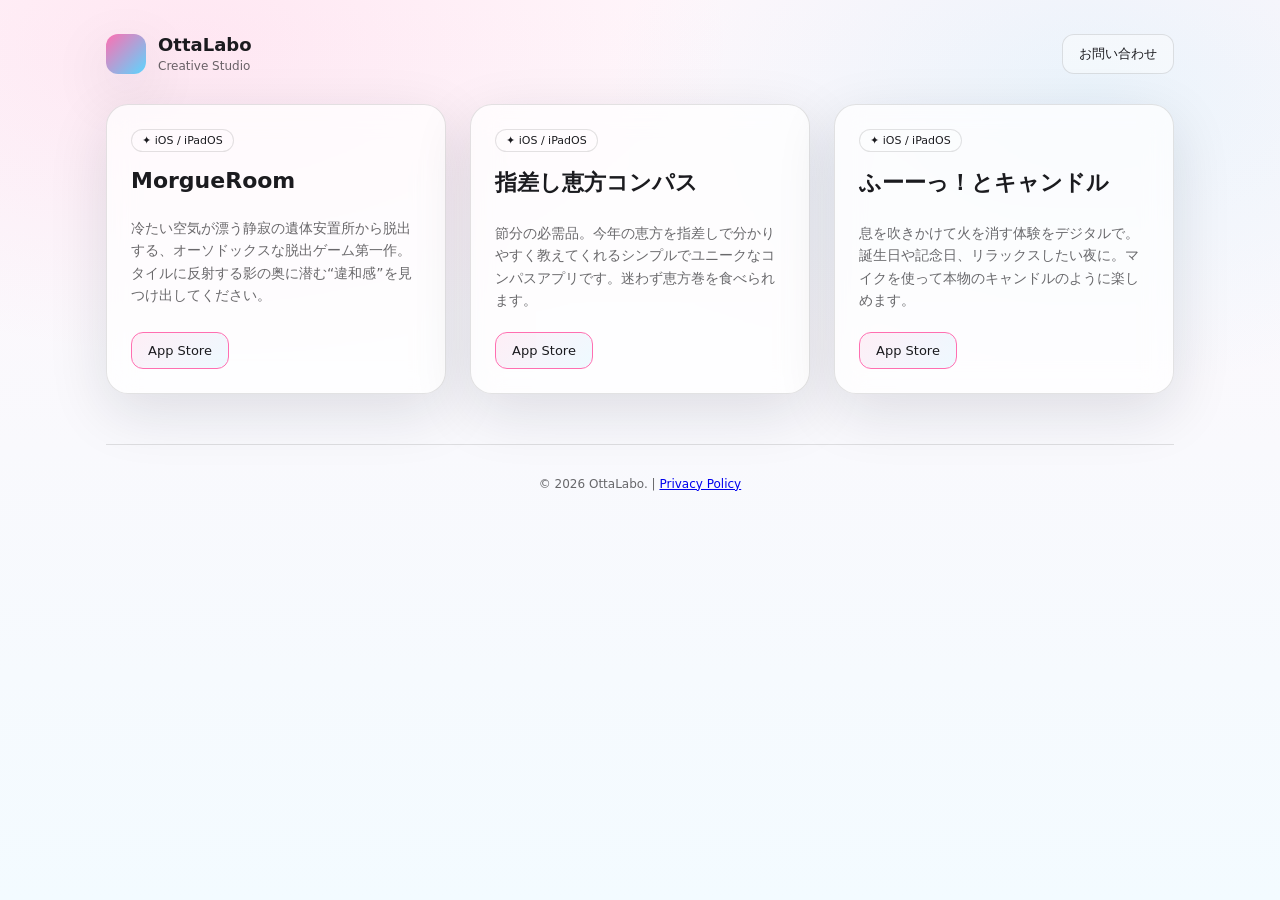
==== index.html @ a11bd6c3 "ふーっとキャンドルと恵方コンパスのカードを追加" ====
<!doctype html>
<html lang="ja">
<head>
  <meta charset="utf-8" />
  <meta name="viewport" content="width=device-width,initial-scale=1" />
  <meta name="color-scheme" content="light dark" />
  <title>OttaLabo | Apps</title>
  <meta name="description" content="OttaLabo のアプリ紹介・サポートページ" />

  <style>
    :root{
      --bg: #fff7fb;
      --bg2:#f3fbff;
      --card: rgba(255,255,255,.72);
      --text:#1b1b1f;
      --muted: rgba(27,27,31,.66);
      --line: rgba(27,27,31,.12);
      --shadow: 0 18px 60px rgba(16,24,40,.12);
      --radius: 22px;
      --pink:#ff6fb1;
      --lav:#a78bfa;
      --sky:#5bd6ff;
    }

    @media (prefers-color-scheme: dark){
      :root{
        --bg:#0b0c14;
        --bg2:#0a1118;
        --card: rgba(255,255,255,.06);
        --text: rgba(255,255,255,.92);
        --muted: rgba(255,255,255,.66);
        --line: rgba(255,255,255,.14);
        --shadow: 0 18px 60px rgba(0,0,0,.38);
      }
    }

    *{ box-sizing: border-box; }
    body{
      margin:0;
      font-family: ui-sans-serif, system-ui, -apple-system, "Hiragino Sans", "Noto Sans JP", sans-serif;
      color: var(--text);
      background:
        radial-gradient(900px 520px at 15% 5%, rgba(255,111,177,.12), transparent 60%),
        radial-gradient(800px 500px at 85% 10%, rgba(91,214,255,.12), transparent 60%),
        linear-gradient(180deg, var(--bg), var(--bg2));
      min-height: 100vh;
    }

    .wrap{
      max-width: 1100px;
      margin: 0 auto;
      padding: 34px 16px 70px;
    }

    .topbar{
      display:flex;
      align-items:center;
      justify-content:space-between;
      margin-bottom: 30px;
    }

    .brand{ display:flex; align-items:center; gap: 12px; }
    .mark{
      width: 40px; height: 40px;
      border-radius: 12px;
      background: linear-gradient(135deg, var(--pink), var(--sky));
      box-shadow: var(--shadow);
    }
    .brandtext strong{ font-size: 18px; display: block; }
    .brandtext span{ font-size: 12px; color: var(--muted); }

    /* App Grid */
    .app-grid {
      display: grid;
      grid-template-columns: repeat(auto-fit, minmax(320px, 1fr));
      gap: 24px;
    }

    .app-card {
      border: 1px solid var(--line);
      border-radius: var(--radius);
      background: var(--card);
      box-shadow: var(--shadow);
      backdrop-filter: blur(14px);
      -webkit-backdrop-filter: blur(14px);
      padding: 24px;
      display: flex;
      flex-direction: column;
      transition: transform 0.2s ease;
    }
    .app-card:hover { transform: translateY(-4px); }

    h2 { margin: 0 0 10px; font-size: 22px; }
    .desc {
      font-size: 14px;
      color: var(--muted);
      line-height: 1.6;
      flex-grow: 1;
      margin-bottom: 20px;
      white-space: pre-wrap;
    }

    .badge {
      display: inline-flex;
      align-items: center;
      gap: 6px;
      padding: 4px 10px;
      border-radius: 99px;
      background: rgba(255,255,255,0.1);
      border: 1px solid var(--line);
      font-size: 11px;
      margin-bottom: 16px;
      width: fit-content;
    }

    .actions { display: flex; flex-wrap: wrap; gap: 8px; }
    .btn {
      padding: 10px 16px;
      border-radius: 12px;
      font-size: 13px;
      text-decoration: none;
      border: 1px solid var(--line);
      background: rgba(255,255,255,0.4);
      color: var(--text);
      transition: all 0.2s;
    }
    .btn.primary {
      background: linear-gradient(135deg, rgba(255,111,177,0.1), rgba(91,214,255,0.1));
      border-color: var(--pink);
    }
    .btn:hover { background: rgba(255,255,255,0.8); }

    footer {
      margin-top: 50px;
      text-align: center;
      font-size: 12px;
      color: var(--muted);
      border-top: 1px solid var(--line);
      padding-top: 20px;
    }
  </style>
</head>

<body>
  <div class="wrap">
    <header class="topbar">
      <div class="brand">
        <div class="mark"></div>
        <div class="brandtext">
          <strong>OttaLabo</strong>
          <span>Creative Studio</span>
        </div>
      </div>
      <a href="https://forms.gle/XygJvgzCZDFxQbGW8" class="btn">お問い合わせ</a>
    </header>

    <main class="app-grid" id="appGrid">
      </main>

    <footer>
      <p>© <span id="year"></span> OttaLabo. | <a href="https://ottalabo.github.io/privacy_policy.html" style="text-decoration:underline">Privacy Policy</a></p>
    </footer>
  </div>

  <script>
    const APPS = [
      {
        name: "MorgueRoom",
        desc: "冷たい空気が漂う静寂の遺体安置所から脱出する、オーソドックスな脱出ゲーム第一作。タイルに反射する影の奥に潜む“違和感”を見つけ出してください。",
        store: "https://apps.apple.com/jp/app/morgueroom/id6756243850",
        badge: "iOS / iPadOS"
      },
      {
        name: "指差し恵方コンパス",
        desc: "節分の必需品。今年の恵方を指差しで分かりやすく教えてくれるシンプルでユニークなコンパスアプリです。迷わず恵方巻を食べられます。",
        store: "https://apps.apple.com/jp/app/2027-%E6%8C%87%E5%B7%AE%E3%81%97%E6%81%B5%E6%96%B9%E3%82%B3%E3%83%B3%E3%83%91%E3%82%B9/id6758280113",
        badge: "iOS / iPadOS"
      },
      {
        name: "ふーーっ！とキャンドル",
        desc: "息を吹きかけて火を消す体験をデジタルで。誕生日や記念日、リラックスしたい夜に。マイクを使って本物のキャンドルのように楽しめます。",
        store: "https://apps.apple.com/jp/app/%E3%81%B5%E3%83%BC%E3%83%BC%E3%81%A3-%E3%81%A8%E3%82%AD%E3%83%A3%E3%83%B3%E3%83%89%E3%83%AB/id6758232112",
        badge: "iOS / iPadOS"
      }
    ];

    const grid = document.getElementById('appGrid');
    
    APPS.forEach(app => {
      const card = document.createElement('div');
      card.className = 'app-card';
      card.innerHTML = `
        <span class="badge">✦ ${app.badge}</span>
        <h2>${app.name}</h2>
        <p class="desc">${app.desc}</p>
        <div class="actions">
          <a href="${app.store}" class="btn primary" target="_blank">App Store</a>
        </div>
      `;
      grid.appendChild(card);
    });

    document.getElementById("year").textContent = new Date().getFullYear();
  </script>
</body>
</html>
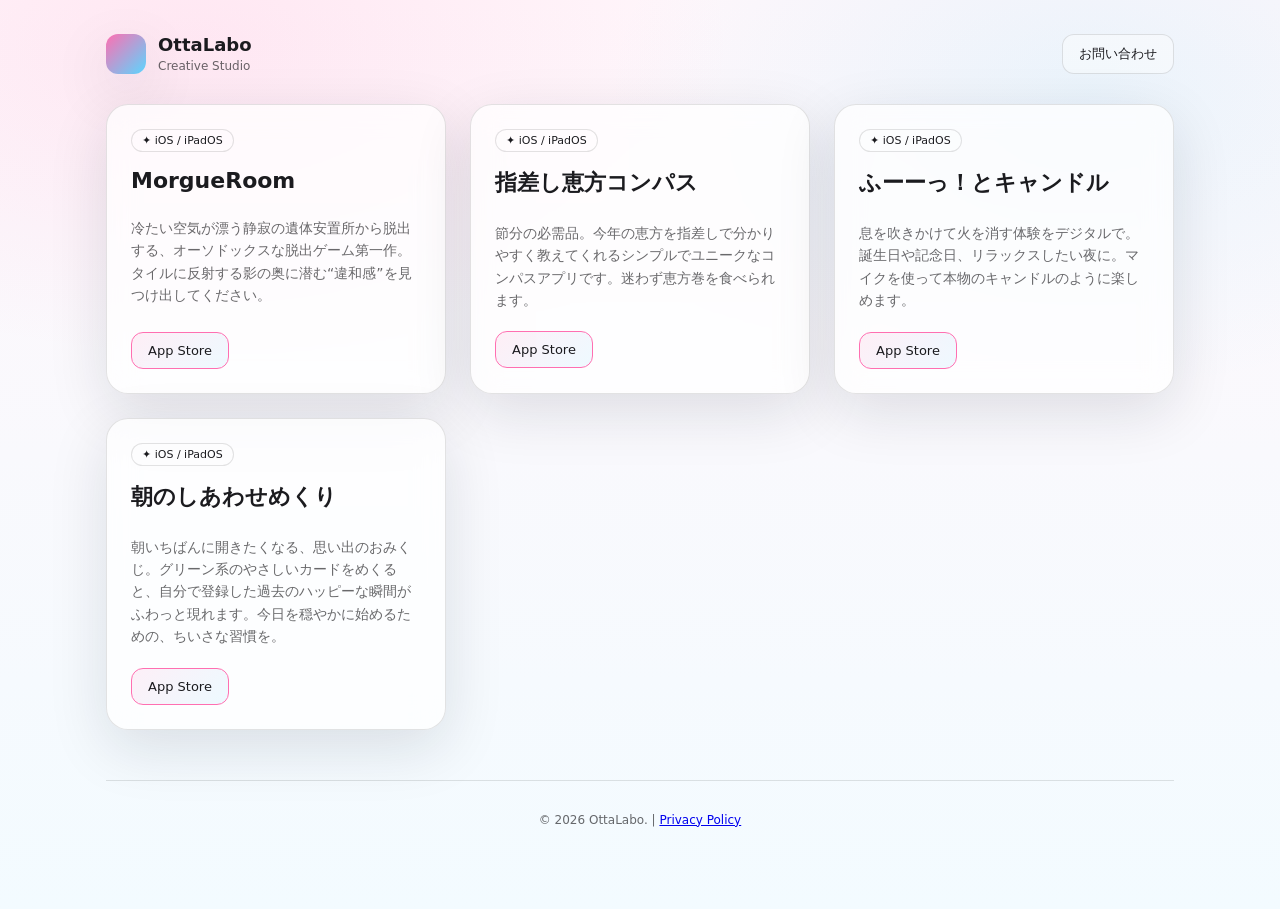
==== commit b215a6fb: "朝のしあわせめくりのカードを追加 Co-Authored-By: Claude Opus 4.7 (1M context) <noreply@anthropic.com>" ====
--- a/index.html
+++ b/index.html
@@ -180,6 +180,12 @@
         name: "ふーーっ！とキャンドル",
         desc: "息を吹きかけて火を消す体験をデジタルで。誕生日や記念日、リラックスしたい夜に。マイクを使って本物のキャンドルのように楽しめます。",
         store: "https://apps.apple.com/jp/app/%E3%81%B5%E3%83%BC%E3%83%BC%E3%81%A3-%E3%81%A8%E3%82%AD%E3%83%A3%E3%83%B3%E3%83%89%E3%83%AB/id6758232112",
+        badge: "iOS / iPadOS"
+      },
+      {
+        name: "朝のしあわせめくり",
+        desc: "朝いちばんに開きたくなる、思い出のおみくじ。グリーン系のやさしいカードをめくると、自分で登録した過去のハッピーな瞬間がふわっと現れます。今日を穏やかに始めるための、ちいさな習慣を。",
+        store: "https://apps.apple.com/jp/app/%E6%9C%9D%E3%81%AE%E3%81%97%E3%81%82%E3%82%8F%E3%81%9B%E3%82%81%E3%81%8F%E3%82%8A/id6765565094",
         badge: "iOS / iPadOS"
       }
     ];
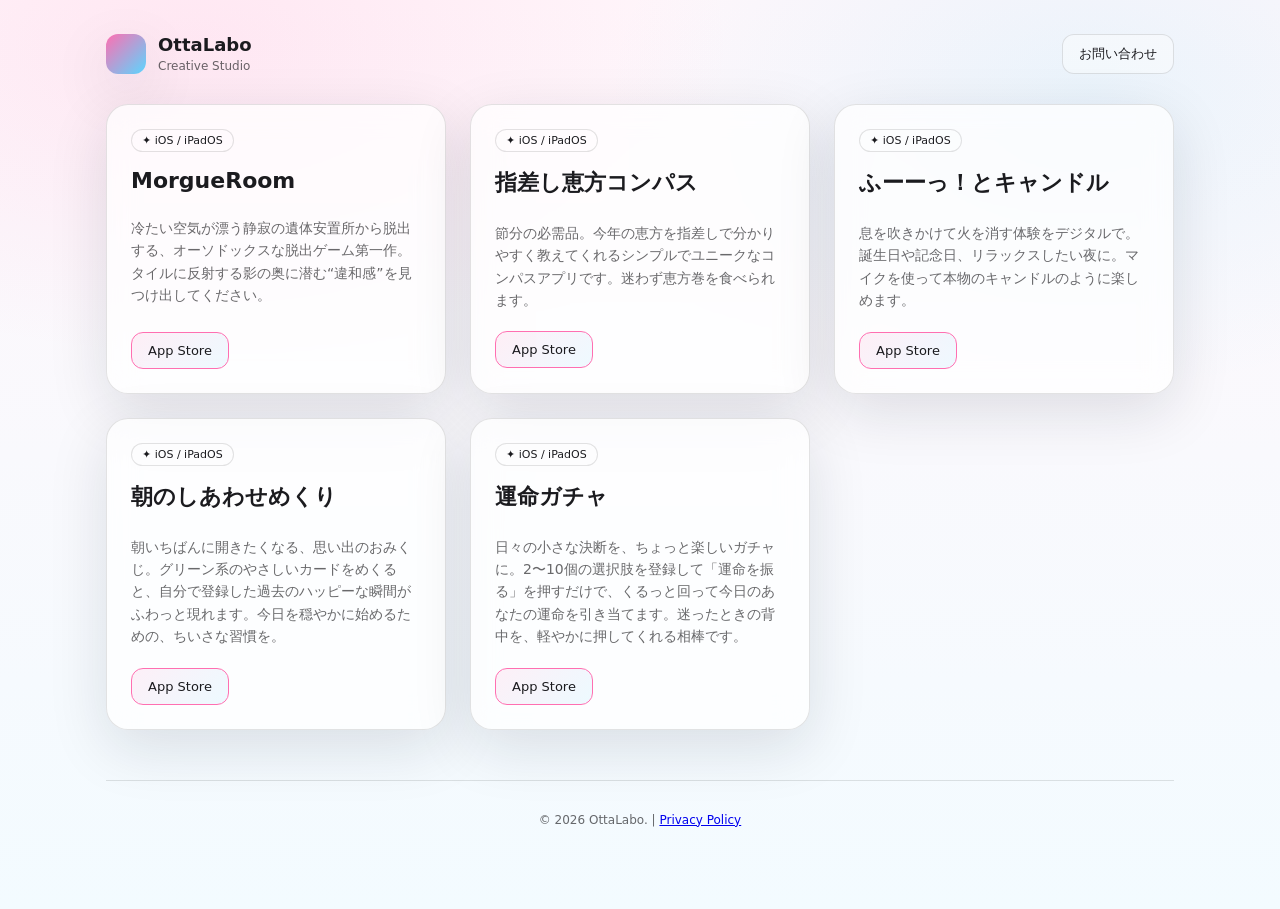
==== commit c015c23a: "運命ガチャのカードを追加 Co-Authored-By: Claude Opus 4.7 (1M context) <noreply@anthropic.com>" ====
--- a/index.html
+++ b/index.html
@@ -186,6 +186,12 @@
         name: "朝のしあわせめくり",
         desc: "朝いちばんに開きたくなる、思い出のおみくじ。グリーン系のやさしいカードをめくると、自分で登録した過去のハッピーな瞬間がふわっと現れます。今日を穏やかに始めるための、ちいさな習慣を。",
         store: "https://apps.apple.com/jp/app/%E6%9C%9D%E3%81%AE%E3%81%97%E3%81%82%E3%82%8F%E3%81%9B%E3%82%81%E3%81%8F%E3%82%8A/id6765565094",
+        badge: "iOS / iPadOS"
+      },
+      {
+        name: "運命ガチャ",
+        desc: "日々の小さな決断を、ちょっと楽しいガチャに。2〜10個の選択肢を登録して「運命を振る」を押すだけで、くるっと回って今日のあなたの運命を引き当てます。迷ったときの背中を、軽やかに押してくれる相棒です。",
+        store: "https://apps.apple.com/jp/app/%E9%81%8B%E5%91%BD%E3%82%AC%E3%83%81%E3%83%A3/id6761639603",
         badge: "iOS / iPadOS"
       }
     ];
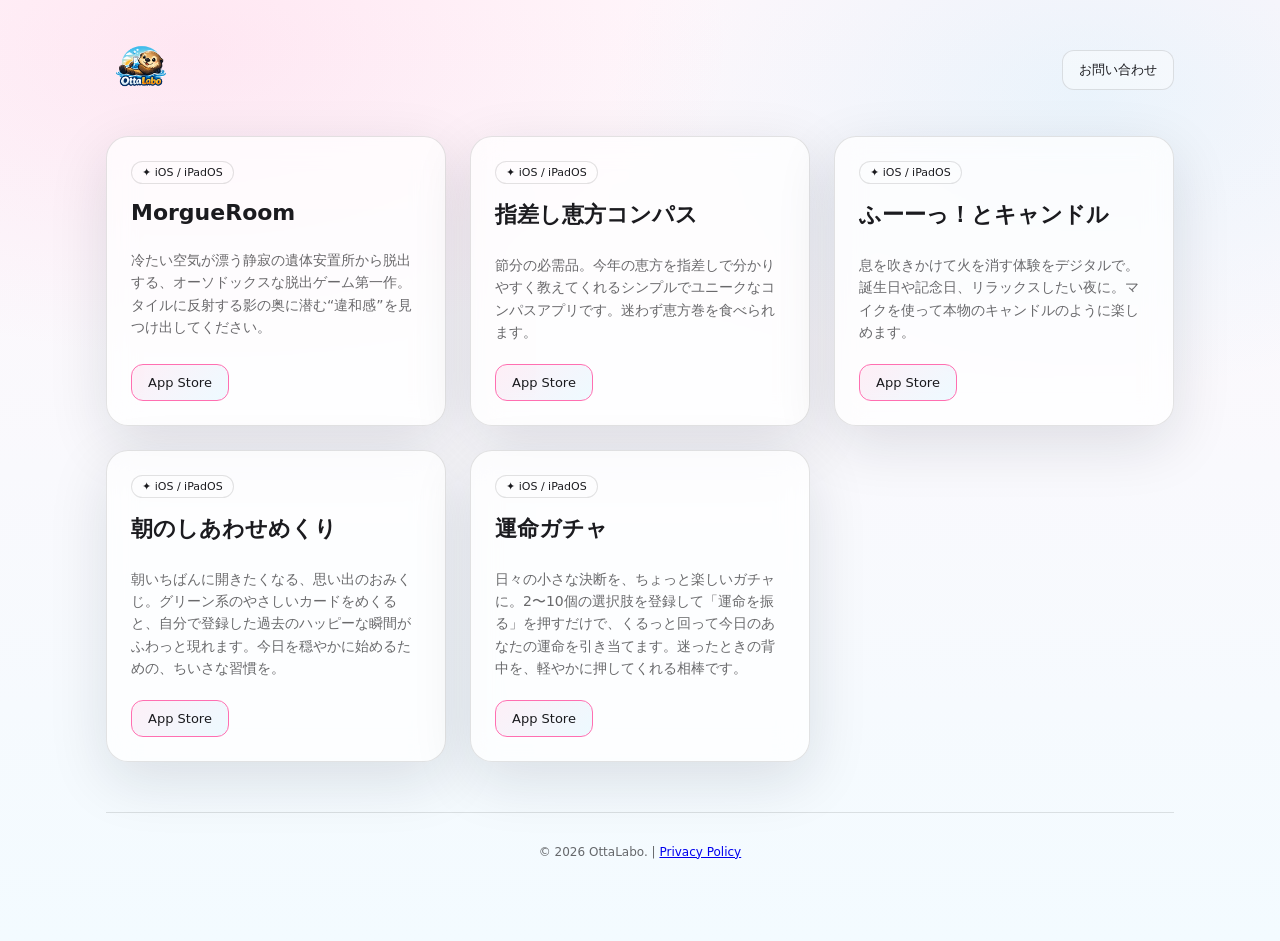
==== commit e68f1d1b: "ヘッダーのブランド表示をOttaLaboロゴ画像に差し替え Co-Authored-By: Claude Opus 4.7 (1M context) <noreply@anthropic.com>" ====
--- a/index.html
+++ b/index.html
@@ -59,15 +59,12 @@
       margin-bottom: 30px;
     }
 
-    .brand{ display:flex; align-items:center; gap: 12px; }
-    .mark{
-      width: 40px; height: 40px;
-      border-radius: 12px;
-      background: linear-gradient(135deg, var(--pink), var(--sky));
-      box-shadow: var(--shadow);
-    }
-    .brandtext strong{ font-size: 18px; display: block; }
-    .brandtext span{ font-size: 12px; color: var(--muted); }
+    .brand{ display:flex; align-items:center; }
+    .brand img{
+      height: 72px;
+      width: auto;
+      display: block;
+    }
 
     /* App Grid */
     .app-grid {
@@ -145,11 +142,7 @@
   <div class="wrap">
     <header class="topbar">
       <div class="brand">
-        <div class="mark"></div>
-        <div class="brandtext">
-          <strong>OttaLabo</strong>
-          <span>Creative Studio</span>
-        </div>
+        <img src="./ottalabo_logo.png" alt="OttaLabo" />
       </div>
       <a href="https://forms.gle/XygJvgzCZDFxQbGW8" class="btn">お問い合わせ</a>
     </header>
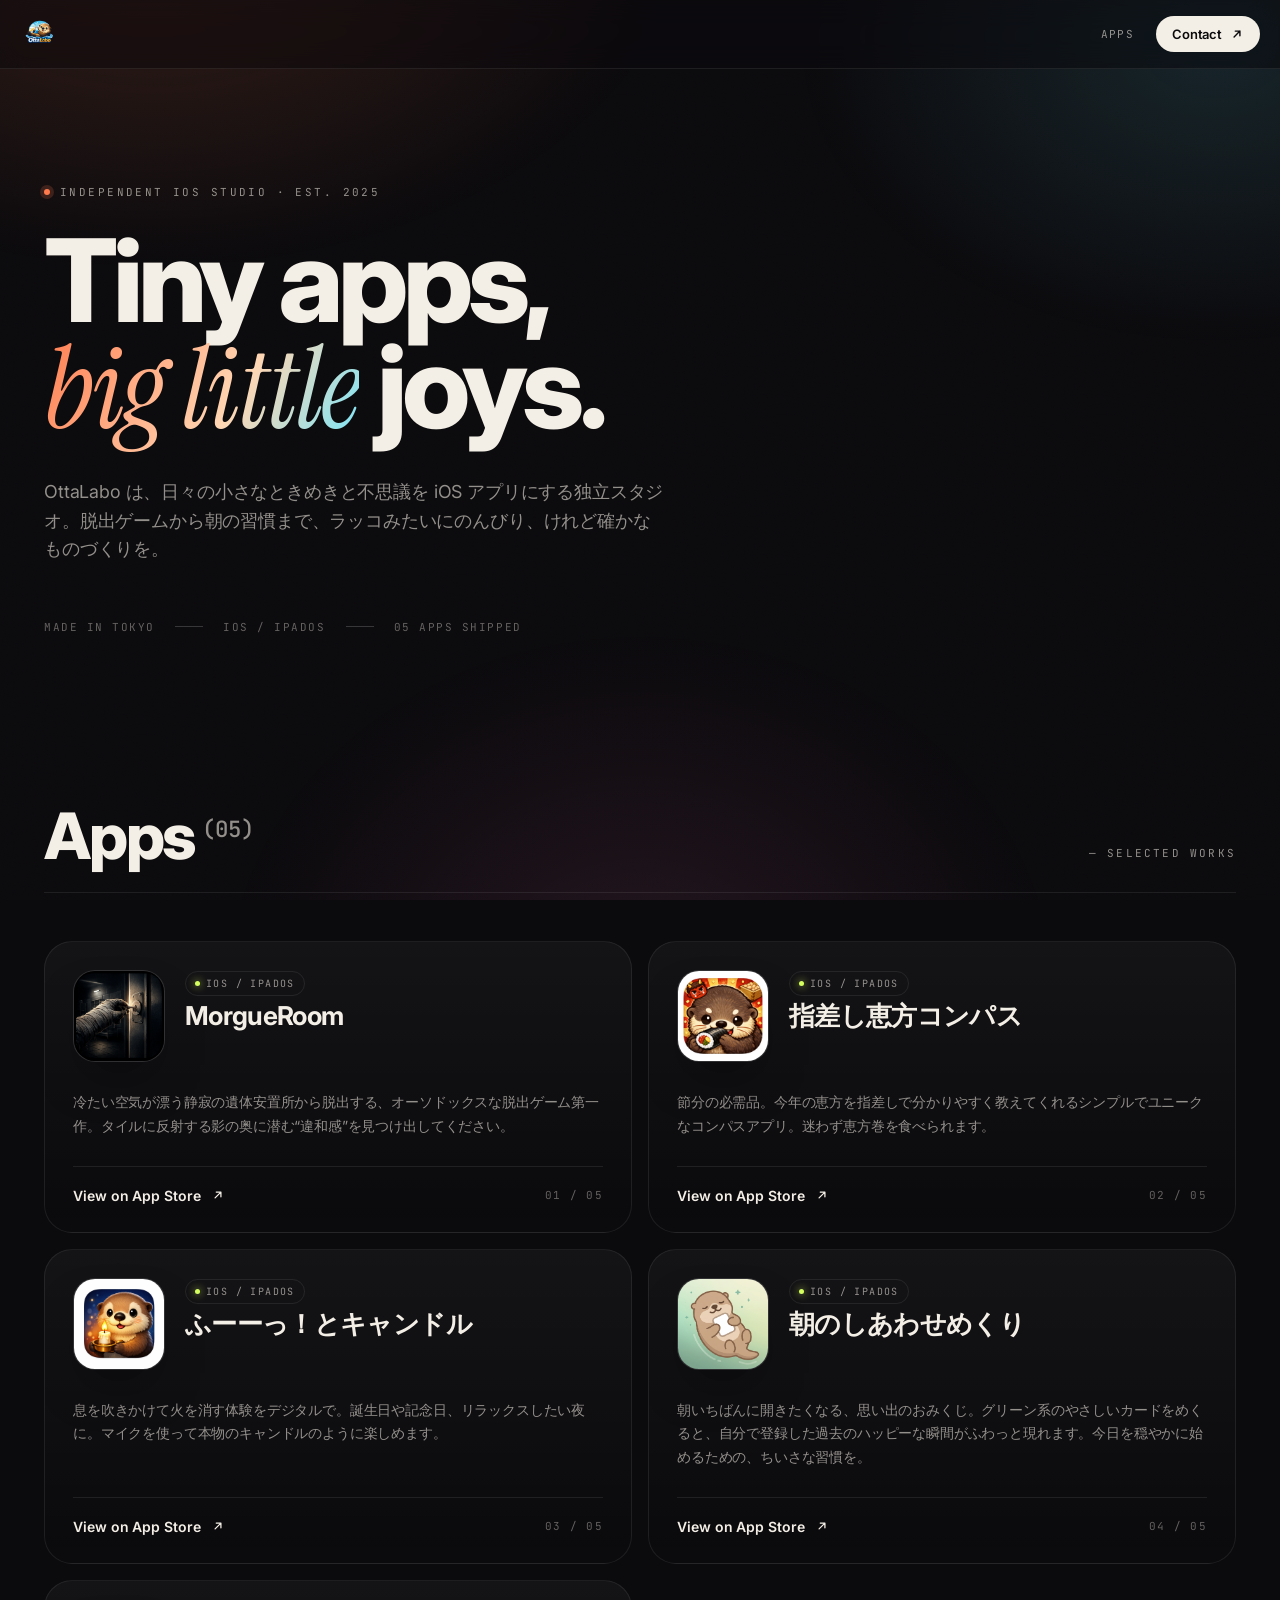
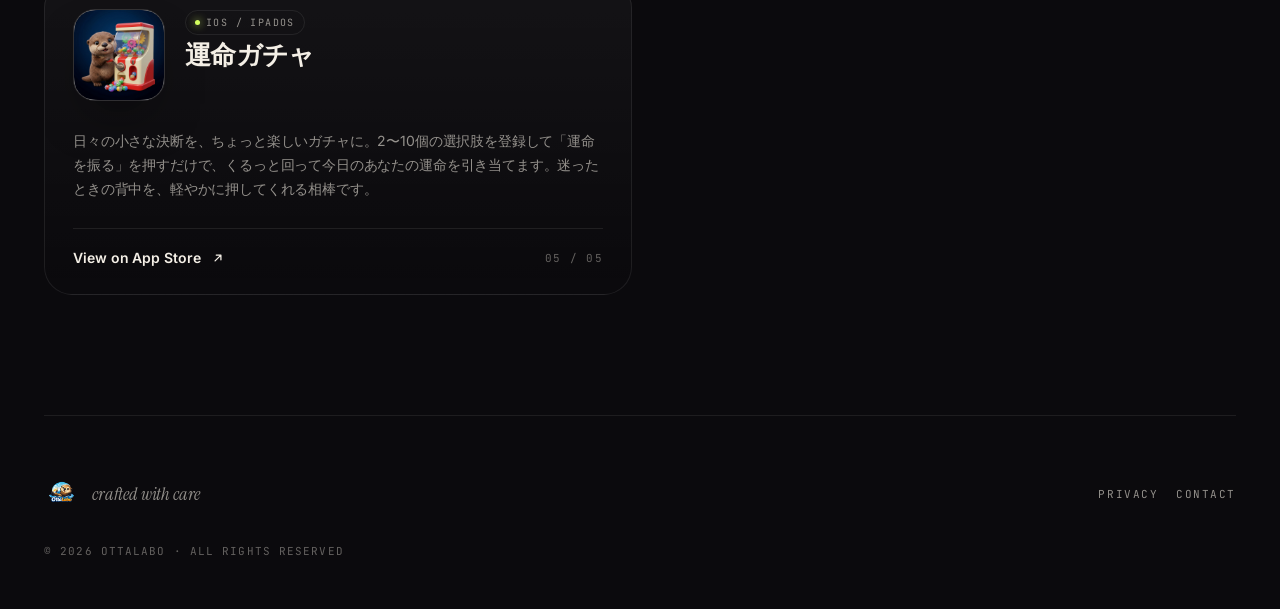
==== commit bf307b3b: "トップページをイケイケにリデザイン ダーク基調＋暖色アクセントのエディトリアルなトーンに刷新。 アプリカードにアイコン画像を追加し、ホバー時のグロー、 スクロールリビール、スティッキーナビなどを追加。" ====
--- a/index.html
+++ b/index.html
@@ -3,186 +3,492 @@
 <head>
   <meta charset="utf-8" />
   <meta name="viewport" content="width=device-width,initial-scale=1" />
-  <meta name="color-scheme" content="light dark" />
-  <title>OttaLabo | Apps</title>
-  <meta name="description" content="OttaLabo のアプリ紹介・サポートページ" />
+  <meta name="color-scheme" content="dark" />
+  <title>OttaLabo — Creative iOS Studio</title>
+  <meta name="description" content="OttaLabo は、日々の小さなときめきと不思議を iOS アプリにする小さなスタジオです。" />
+
+  <link rel="preconnect" href="https://fonts.googleapis.com">
+  <link rel="preconnect" href="https://fonts.gstatic.com" crossorigin>
+  <link href="https://fonts.googleapis.com/css2?family=Inter:wght@400;500;600;700;800;900&family=Instrument+Serif:ital@0;1&family=JetBrains+Mono:wght@400;500&display=swap" rel="stylesheet">
 
   <style>
     :root{
-      --bg: #fff7fb;
-      --bg2:#f3fbff;
-      --card: rgba(255,255,255,.72);
-      --text:#1b1b1f;
-      --muted: rgba(27,27,31,.66);
-      --line: rgba(27,27,31,.12);
-      --shadow: 0 18px 60px rgba(16,24,40,.12);
-      --radius: 22px;
-      --pink:#ff6fb1;
-      --lav:#a78bfa;
-      --sky:#5bd6ff;
-    }
-
-    @media (prefers-color-scheme: dark){
-      :root{
-        --bg:#0b0c14;
-        --bg2:#0a1118;
-        --card: rgba(255,255,255,.06);
-        --text: rgba(255,255,255,.92);
-        --muted: rgba(255,255,255,.66);
-        --line: rgba(255,255,255,.14);
-        --shadow: 0 18px 60px rgba(0,0,0,.38);
-      }
+      --bg: #0b0a0d;
+      --bg-soft: #131218;
+      --surface: rgba(255,255,255,.04);
+      --surface-2: rgba(255,255,255,.06);
+      --line: rgba(255,255,255,.08);
+      --line-strong: rgba(255,255,255,.18);
+      --text: #f4efe6;
+      --muted: rgba(244,239,230,.58);
+      --muted-2: rgba(244,239,230,.38);
+      --accent: #ff7a4d;        /* otter warm coral */
+      --accent-2: #ffd6b3;
+      --cyan: #6ee7ff;
+      --lime: #d4ff5e;
+      --pink: #ff7ab8;
+      --radius-lg: 28px;
+      --radius-md: 18px;
+      --radius-sm: 10px;
+      --easing: cubic-bezier(.2,.7,.2,1);
     }
 
     *{ box-sizing: border-box; }
+    html{ scroll-behavior: smooth; }
     body{
       margin:0;
-      font-family: ui-sans-serif, system-ui, -apple-system, "Hiragino Sans", "Noto Sans JP", sans-serif;
+      font-family: "Inter", ui-sans-serif, system-ui, "Hiragino Sans", "Noto Sans JP", sans-serif;
       color: var(--text);
+      background: var(--bg);
+      min-height: 100vh;
+      overflow-x: hidden;
+      -webkit-font-smoothing: antialiased;
+      -moz-osx-font-smoothing: grayscale;
+      letter-spacing: -0.01em;
+    }
+
+    /* Background ambient gradients + grain */
+    body::before{
+      content:"";
+      position: fixed; inset: 0;
+      pointer-events: none;
+      z-index: 0;
       background:
-        radial-gradient(900px 520px at 15% 5%, rgba(255,111,177,.12), transparent 60%),
-        radial-gradient(800px 500px at 85% 10%, rgba(91,214,255,.12), transparent 60%),
-        linear-gradient(180deg, var(--bg), var(--bg2));
-      min-height: 100vh;
+        radial-gradient(900px 600px at 12% -10%, rgba(255,122,77,.18), transparent 60%),
+        radial-gradient(700px 500px at 95% 5%, rgba(110,231,255,.12), transparent 60%),
+        radial-gradient(700px 600px at 50% 110%, rgba(255,122,184,.10), transparent 60%);
+    }
+    body::after{
+      content:"";
+      position: fixed; inset: 0;
+      pointer-events: none;
+      z-index: 0;
+      opacity: .06;
+      mix-blend-mode: overlay;
+      background-image: url("data:image/svg+xml;utf8,<svg xmlns='http://www.w3.org/2000/svg' width='160' height='160'><filter id='n'><feTurbulence type='fractalNoise' baseFrequency='.9' numOctaves='2' stitchTiles='stitch'/></filter><rect width='100%25' height='100%25' filter='url(%23n)'/></svg>");
     }
 
     .wrap{
-      max-width: 1100px;
+      position: relative;
+      z-index: 1;
+      max-width: 1240px;
       margin: 0 auto;
-      padding: 34px 16px 70px;
-    }
-
-    .topbar{
-      display:flex;
-      align-items:center;
-      justify-content:space-between;
-      margin-bottom: 30px;
-    }
-
-    .brand{ display:flex; align-items:center; }
-    .brand img{
-      height: 72px;
-      width: auto;
-      display: block;
-    }
-
-    /* App Grid */
-    .app-grid {
+      padding: 0 24px;
+    }
+
+    /* ===== Top nav ===== */
+    .nav{
+      position: sticky; top: 0;
+      z-index: 50;
+      backdrop-filter: blur(14px) saturate(140%);
+      -webkit-backdrop-filter: blur(14px) saturate(140%);
+      background: rgba(11,10,13,.55);
+      border-bottom: 1px solid var(--line);
+    }
+    .nav-inner{
+      display: flex; align-items: center; justify-content: space-between;
+      padding: 14px 0;
+    }
+    .brand{ display:flex; align-items:center; gap: 10px; text-decoration:none; color: inherit; }
+    .brand img{ height: 40px; width: auto; display:block; }
+    .brand-name{
+      font-weight: 800;
+      letter-spacing: -0.02em;
+      font-size: 17px;
+    }
+    .nav-actions{ display:flex; align-items:center; gap: 8px; }
+    .nav-link{
+      font-family: "JetBrains Mono", ui-monospace, monospace;
+      font-size: 11px;
+      letter-spacing: .12em;
+      text-transform: uppercase;
+      color: var(--muted);
+      text-decoration: none;
+      padding: 10px 14px;
+      border-radius: 99px;
+      transition: color .25s var(--easing);
+    }
+    .nav-link:hover{ color: var(--text); }
+    .nav-cta{
+      display: inline-flex; align-items:center; gap:8px;
+      font-size: 13px;
+      font-weight: 600;
+      color: var(--bg);
+      background: var(--text);
+      padding: 10px 16px;
+      border-radius: 99px;
+      text-decoration: none;
+      transition: transform .25s var(--easing), background .25s var(--easing);
+    }
+    .nav-cta:hover{ transform: translateY(-1px); background: var(--accent-2); }
+    .nav-cta .arrow{
+      width: 14px; height: 14px;
+      display: inline-block;
+      transition: transform .3s var(--easing);
+    }
+    .nav-cta:hover .arrow{ transform: translate(2px,-2px); }
+
+    /* ===== Hero ===== */
+    .hero{
+      padding: 110px 0 90px;
+      position: relative;
+    }
+    .eyebrow{
+      display: inline-flex; align-items:center; gap:10px;
+      font-family: "JetBrains Mono", ui-monospace, monospace;
+      font-size: 11px;
+      letter-spacing: .22em;
+      text-transform: uppercase;
+      color: var(--muted);
+      margin-bottom: 28px;
+    }
+    .eyebrow .dot{
+      width:6px; height:6px; border-radius:99px;
+      background: var(--accent);
+      box-shadow: 0 0 0 4px rgba(255,122,77,.18);
+      animation: pulse 2.4s ease-in-out infinite;
+    }
+    @keyframes pulse{ 0%,100%{ opacity:1 } 50%{ opacity:.4 } }
+
+    .hero h1{
+      margin: 0;
+      font-size: clamp(48px, 9vw, 132px);
+      line-height: .92;
+      letter-spacing: -0.045em;
+      font-weight: 800;
+    }
+    .hero h1 .serif{
+      font-family: "Instrument Serif", "Hiragino Mincho ProN", serif;
+      font-style: italic;
+      font-weight: 400;
+      letter-spacing: -0.02em;
+      background: linear-gradient(120deg, var(--accent) 0%, var(--accent-2) 60%, var(--cyan) 100%);
+      -webkit-background-clip: text;
+      background-clip: text;
+      color: transparent;
+    }
+    .hero-sub{
+      max-width: 620px;
+      margin: 36px 0 0;
+      font-size: clamp(15px, 1.4vw, 18px);
+      line-height: 1.6;
+      color: var(--muted);
+    }
+    .hero-meta{
+      margin-top: 56px;
+      display:flex; align-items:center; gap: 20px;
+      flex-wrap: wrap;
+      font-family: "JetBrains Mono", ui-monospace, monospace;
+      font-size: 11px;
+      letter-spacing: .14em;
+      text-transform: uppercase;
+      color: var(--muted-2);
+    }
+    .hero-meta .sep{ width: 28px; height: 1px; background: var(--line-strong); }
+
+    /* ===== Section header ===== */
+    .section{ padding: 80px 0 40px; }
+    .sec-head{
+      display: flex; align-items: end; justify-content: space-between;
+      gap: 24px;
+      margin-bottom: 48px;
+      padding-bottom: 24px;
+      border-bottom: 1px solid var(--line);
+    }
+    .sec-head h2{
+      margin: 0;
+      font-size: clamp(32px, 5vw, 64px);
+      line-height: 1;
+      letter-spacing: -0.035em;
+      font-weight: 800;
+    }
+    .sec-head h2 .count{
+      font-family: "JetBrains Mono", ui-monospace, monospace;
+      font-size: .35em;
+      font-weight: 500;
+      color: var(--muted);
+      vertical-align: super;
+      margin-left: 8px;
+      letter-spacing: 0;
+    }
+    .sec-head .label{
+      font-family: "JetBrains Mono", ui-monospace, monospace;
+      font-size: 11px;
+      letter-spacing: .2em;
+      text-transform: uppercase;
+      color: var(--muted);
+      padding-bottom: 8px;
+    }
+
+    /* ===== App grid ===== */
+    .app-grid{
       display: grid;
-      grid-template-columns: repeat(auto-fit, minmax(320px, 1fr));
-      gap: 24px;
-    }
-
-    .app-card {
+      grid-template-columns: repeat(2, 1fr);
+      gap: 16px;
+    }
+    @media (max-width: 760px){
+      .app-grid{ grid-template-columns: 1fr; }
+    }
+
+    .app-card{
+      position: relative;
       border: 1px solid var(--line);
-      border-radius: var(--radius);
-      background: var(--card);
-      box-shadow: var(--shadow);
-      backdrop-filter: blur(14px);
-      -webkit-backdrop-filter: blur(14px);
-      padding: 24px;
+      border-radius: var(--radius-lg);
+      background: linear-gradient(180deg, var(--surface), rgba(255,255,255,0));
+      padding: 28px;
       display: flex;
       flex-direction: column;
-      transition: transform 0.2s ease;
-    }
-    .app-card:hover { transform: translateY(-4px); }
-
-    h2 { margin: 0 0 10px; font-size: 22px; }
-    .desc {
+      overflow: hidden;
+      isolation: isolate;
+      transition: border-color .35s var(--easing), transform .35s var(--easing), background .35s var(--easing);
+    }
+    .app-card::before{
+      content: "";
+      position: absolute; inset: 0;
+      background: radial-gradient(420px 220px at var(--mx,50%) var(--my,0%), rgba(255,122,77,.14), transparent 60%);
+      opacity: 0;
+      transition: opacity .35s var(--easing);
+      pointer-events: none;
+      z-index: -1;
+    }
+    .app-card:hover{
+      border-color: var(--line-strong);
+      transform: translateY(-4px);
+    }
+    .app-card:hover::before{ opacity: 1; }
+
+    .app-top{
+      display: flex; align-items: flex-start; gap: 20px;
+      margin-bottom: 28px;
+    }
+    .icon-frame{
+      width: 92px; height: 92px;
+      border-radius: 22px;
+      overflow: hidden;
+      flex-shrink: 0;
+      background: var(--surface-2);
+      border: 1px solid var(--line);
+      box-shadow: 0 24px 50px -20px rgba(0,0,0,.6);
+      position: relative;
+    }
+    .icon-frame img{
+      width: 100%; height: 100%;
+      object-fit: cover;
+      display: block;
+    }
+    .app-meta{ flex: 1; min-width: 0; }
+    .app-name{
+      margin: 6px 0 8px;
+      font-size: 26px;
+      font-weight: 700;
+      letter-spacing: -0.025em;
+      line-height: 1.1;
+    }
+    .badge{
+      display: inline-flex; align-items: center; gap: 6px;
+      font-family: "JetBrains Mono", ui-monospace, monospace;
+      font-size: 10px;
+      letter-spacing: .14em;
+      text-transform: uppercase;
+      color: var(--muted);
+      padding: 5px 9px;
+      border: 1px solid var(--line);
+      border-radius: 99px;
+    }
+    .badge::before{
+      content:"";
+      width:5px; height:5px; border-radius:99px;
+      background: var(--lime);
+      box-shadow: 0 0 8px var(--lime);
+    }
+
+    .desc{
       font-size: 14px;
       color: var(--muted);
-      line-height: 1.6;
+      line-height: 1.7;
+      margin: 0 0 28px;
       flex-grow: 1;
-      margin-bottom: 20px;
-      white-space: pre-wrap;
-    }
-
-    .badge {
-      display: inline-flex;
-      align-items: center;
-      gap: 6px;
-      padding: 4px 10px;
-      border-radius: 99px;
-      background: rgba(255,255,255,0.1);
-      border: 1px solid var(--line);
-      font-size: 11px;
-      margin-bottom: 16px;
-      width: fit-content;
-    }
-
-    .actions { display: flex; flex-wrap: wrap; gap: 8px; }
-    .btn {
-      padding: 10px 16px;
-      border-radius: 12px;
-      font-size: 13px;
+    }
+
+    .app-foot{
+      display: flex; align-items: center; justify-content: space-between;
+      padding-top: 20px;
+      border-top: 1px solid var(--line);
+    }
+    .store-link{
+      display: inline-flex; align-items: center; gap: 10px;
       text-decoration: none;
-      border: 1px solid var(--line);
-      background: rgba(255,255,255,0.4);
       color: var(--text);
-      transition: all 0.2s;
-    }
-    .btn.primary {
-      background: linear-gradient(135deg, rgba(255,111,177,0.1), rgba(91,214,255,0.1));
-      border-color: var(--pink);
-    }
-    .btn:hover { background: rgba(255,255,255,0.8); }
-
-    footer {
-      margin-top: 50px;
-      text-align: center;
-      font-size: 12px;
-      color: var(--muted);
+      font-weight: 600;
+      font-size: 14px;
+      letter-spacing: -0.005em;
+      transition: color .25s var(--easing);
+    }
+    .store-link:hover{ color: var(--accent); }
+    .store-link .arrow{
+      width: 14px; height: 14px;
+      transition: transform .35s var(--easing);
+    }
+    .store-link:hover .arrow{ transform: translate(3px, -3px); }
+    .index-num{
+      font-family: "JetBrains Mono", ui-monospace, monospace;
+      font-size: 11px;
+      color: var(--muted-2);
+      letter-spacing: .12em;
+    }
+
+    /* ===== Footer ===== */
+    footer{
+      margin-top: 80px;
+      padding: 60px 0 40px;
       border-top: 1px solid var(--line);
-      padding-top: 20px;
+    }
+    .foot-grid{
+      display: flex; align-items: center; justify-content: space-between;
+      gap: 24px;
+      flex-wrap: wrap;
+    }
+    .foot-brand{
+      display: flex; align-items: center; gap: 12px;
+    }
+    .foot-brand img{ height: 36px; }
+    .foot-brand .tag{
+      font-family: "Instrument Serif", serif;
+      font-style: italic;
+      font-size: 18px;
+      color: var(--muted);
+    }
+    .foot-links{
+      display: flex; align-items: center; gap: 18px;
+      font-family: "JetBrains Mono", ui-monospace, monospace;
+      font-size: 11px;
+      letter-spacing: .14em;
+      text-transform: uppercase;
+    }
+    .foot-links a{
+      color: var(--muted);
+      text-decoration: none;
+      transition: color .25s var(--easing);
+    }
+    .foot-links a:hover{ color: var(--text); }
+    .copy{
+      margin-top: 32px;
+      font-family: "JetBrains Mono", ui-monospace, monospace;
+      font-size: 11px;
+      color: var(--muted-2);
+      letter-spacing: .1em;
+    }
+
+    /* Reveal on scroll */
+    .reveal{
+      opacity: 0;
+      transform: translateY(28px);
+      transition: opacity .8s var(--easing), transform .8s var(--easing);
+    }
+    .reveal.in{
+      opacity: 1;
+      transform: none;
+    }
+
+    @media (prefers-reduced-motion: reduce){
+      *{ animation: none !important; transition: none !important; }
+      .reveal{ opacity: 1; transform: none; }
     }
   </style>
 </head>
 
 <body>
-  <div class="wrap">
-    <header class="topbar">
-      <div class="brand">
+  <nav class="nav">
+    <div class="wrap nav-inner">
+      <a href="#top" class="brand">
         <img src="./ottalabo_logo.png" alt="OttaLabo" />
+      </a>
+      <div class="nav-actions">
+        <a href="#apps" class="nav-link">Apps</a>
+        <a href="https://forms.gle/XygJvgzCZDFxQbGW8" class="nav-cta">
+          Contact
+          <svg class="arrow" viewBox="0 0 24 24" fill="none" stroke="currentColor" stroke-width="2.4" stroke-linecap="round" stroke-linejoin="round"><path d="M7 17 17 7M9 7h8v8"/></svg>
+        </a>
       </div>
-      <a href="https://forms.gle/XygJvgzCZDFxQbGW8" class="btn">お問い合わせ</a>
-    </header>
-
-    <main class="app-grid" id="appGrid">
-      </main>
+    </div>
+  </nav>
+
+  <main class="wrap" id="top">
+
+    <section class="hero">
+      <div class="eyebrow"><span class="dot"></span> Independent iOS Studio · Est. 2025</div>
+      <h1>
+        Tiny apps,<br/>
+        <span class="serif">big little</span> joys.
+      </h1>
+      <p class="hero-sub">
+        OttaLabo は、日々の小さなときめきと不思議を iOS アプリにする独立スタジオ。脱出ゲームから朝の習慣まで、ラッコみたいにのんびり、けれど確かなものづくりを。
+      </p>
+      <div class="hero-meta">
+        <span>Made in Tokyo</span>
+        <span class="sep"></span>
+        <span>iOS / iPadOS</span>
+        <span class="sep"></span>
+        <span id="appCount">— Apps Shipped</span>
+      </div>
+    </section>
+
+    <section class="section" id="apps">
+      <div class="sec-head">
+        <h2>Apps<span class="count" id="appCountSup"></span></h2>
+        <span class="label">— Selected Works</span>
+      </div>
+      <div class="app-grid" id="appGrid"></div>
+    </section>
 
     <footer>
-      <p>© <span id="year"></span> OttaLabo. | <a href="https://ottalabo.github.io/privacy_policy.html" style="text-decoration:underline">Privacy Policy</a></p>
+      <div class="foot-grid">
+        <div class="foot-brand">
+          <img src="./ottalabo_logo.png" alt="OttaLabo" />
+          <span class="tag">crafted with care</span>
+        </div>
+        <div class="foot-links">
+          <a href="https://ottalabo.github.io/privacy_policy.html">Privacy</a>
+          <a href="https://forms.gle/XygJvgzCZDFxQbGW8">Contact</a>
+        </div>
+      </div>
+      <p class="copy">© <span id="year"></span> OTTALABO · ALL RIGHTS RESERVED</p>
     </footer>
-  </div>
+  </main>
 
   <script>
     const APPS = [
       {
         name: "MorgueRoom",
+        icon: "./images/MorgueRoom/icon.png",
         desc: "冷たい空気が漂う静寂の遺体安置所から脱出する、オーソドックスな脱出ゲーム第一作。タイルに反射する影の奥に潜む“違和感”を見つけ出してください。",
         store: "https://apps.apple.com/jp/app/morgueroom/id6756243850",
         badge: "iOS / iPadOS"
       },
       {
         name: "指差し恵方コンパス",
-        desc: "節分の必需品。今年の恵方を指差しで分かりやすく教えてくれるシンプルでユニークなコンパスアプリです。迷わず恵方巻を食べられます。",
+        icon: "./images/指差し恵方コンパス/icon.png",
+        desc: "節分の必需品。今年の恵方を指差しで分かりやすく教えてくれるシンプルでユニークなコンパスアプリ。迷わず恵方巻を食べられます。",
         store: "https://apps.apple.com/jp/app/2027-%E6%8C%87%E5%B7%AE%E3%81%97%E6%81%B5%E6%96%B9%E3%82%B3%E3%83%B3%E3%83%91%E3%82%B9/id6758280113",
         badge: "iOS / iPadOS"
       },
       {
         name: "ふーーっ！とキャンドル",
+        icon: "./images/ふーーっ！とキャンドル/ChatGPT Image 2026年1月24日 10_55_31.png",
         desc: "息を吹きかけて火を消す体験をデジタルで。誕生日や記念日、リラックスしたい夜に。マイクを使って本物のキャンドルのように楽しめます。",
         store: "https://apps.apple.com/jp/app/%E3%81%B5%E3%83%BC%E3%83%BC%E3%81%A3-%E3%81%A8%E3%82%AD%E3%83%A3%E3%83%B3%E3%83%89%E3%83%AB/id6758232112",
         badge: "iOS / iPadOS"
       },
       {
         name: "朝のしあわせめくり",
+        icon: "./images/朝のしあわせめくり/HappyMorningIcon.png",
         desc: "朝いちばんに開きたくなる、思い出のおみくじ。グリーン系のやさしいカードをめくると、自分で登録した過去のハッピーな瞬間がふわっと現れます。今日を穏やかに始めるための、ちいさな習慣を。",
         store: "https://apps.apple.com/jp/app/%E6%9C%9D%E3%81%AE%E3%81%97%E3%81%82%E3%82%8F%E3%81%9B%E3%82%81%E3%81%8F%E3%82%8A/id6765565094",
         badge: "iOS / iPadOS"
       },
       {
         name: "運命ガチャ",
+        icon: "./images/運命ガチャ/Gemini_Generated_Image_qubxwxqubxwxqubx 2.png",
         desc: "日々の小さな決断を、ちょっと楽しいガチャに。2〜10個の選択肢を登録して「運命を振る」を押すだけで、くるっと回って今日のあなたの運命を引き当てます。迷ったときの背中を、軽やかに押してくれる相棒です。",
         store: "https://apps.apple.com/jp/app/%E9%81%8B%E5%91%BD%E3%82%AC%E3%83%81%E3%83%A3/id6761639603",
         badge: "iOS / iPadOS"
@@ -190,22 +496,56 @@
     ];
 
     const grid = document.getElementById('appGrid');
-    
-    APPS.forEach(app => {
-      const card = document.createElement('div');
-      card.className = 'app-card';
+    const pad2 = (n) => String(n).padStart(2, '0');
+
+    APPS.forEach((app, i) => {
+      const card = document.createElement('article');
+      card.className = 'app-card reveal';
       card.innerHTML = `
-        <span class="badge">✦ ${app.badge}</span>
-        <h2>${app.name}</h2>
+        <div class="app-top">
+          <div class="icon-frame">
+            <img src="${encodeURI(app.icon)}" alt="${app.name} icon" loading="lazy" />
+          </div>
+          <div class="app-meta">
+            <span class="badge">${app.badge}</span>
+            <h3 class="app-name">${app.name}</h3>
+          </div>
+        </div>
         <p class="desc">${app.desc}</p>
-        <div class="actions">
-          <a href="${app.store}" class="btn primary" target="_blank">App Store</a>
+        <div class="app-foot">
+          <a href="${app.store}" class="store-link" target="_blank" rel="noopener">
+            View on App Store
+            <svg class="arrow" viewBox="0 0 24 24" fill="none" stroke="currentColor" stroke-width="2.2" stroke-linecap="round" stroke-linejoin="round"><path d="M7 17 17 7M9 7h8v8"/></svg>
+          </a>
+          <span class="index-num">${pad2(i + 1)} / ${pad2(APPS.length)}</span>
         </div>
       `;
+
+      card.addEventListener('mousemove', (e) => {
+        const r = card.getBoundingClientRect();
+        card.style.setProperty('--mx', `${e.clientX - r.left}px`);
+        card.style.setProperty('--my', `${e.clientY - r.top}px`);
+      });
+
       grid.appendChild(card);
     });
 
-    document.getElementById("year").textContent = new Date().getFullYear();
+    // Counts
+    const total = APPS.length;
+    document.getElementById('appCount').textContent = `${pad2(total)} Apps Shipped`;
+    document.getElementById('appCountSup').textContent = `(${pad2(total)})`;
+    document.getElementById('year').textContent = new Date().getFullYear();
+
+    // Reveal on scroll
+    const io = new IntersectionObserver((entries) => {
+      entries.forEach(en => {
+        if (en.isIntersecting){
+          en.target.classList.add('in');
+          io.unobserve(en.target);
+        }
+      });
+    }, { threshold: 0.15 });
+    document.querySelectorAll('.reveal').forEach(el => io.observe(el));
   </script>
 </body>
-</html>+</html>
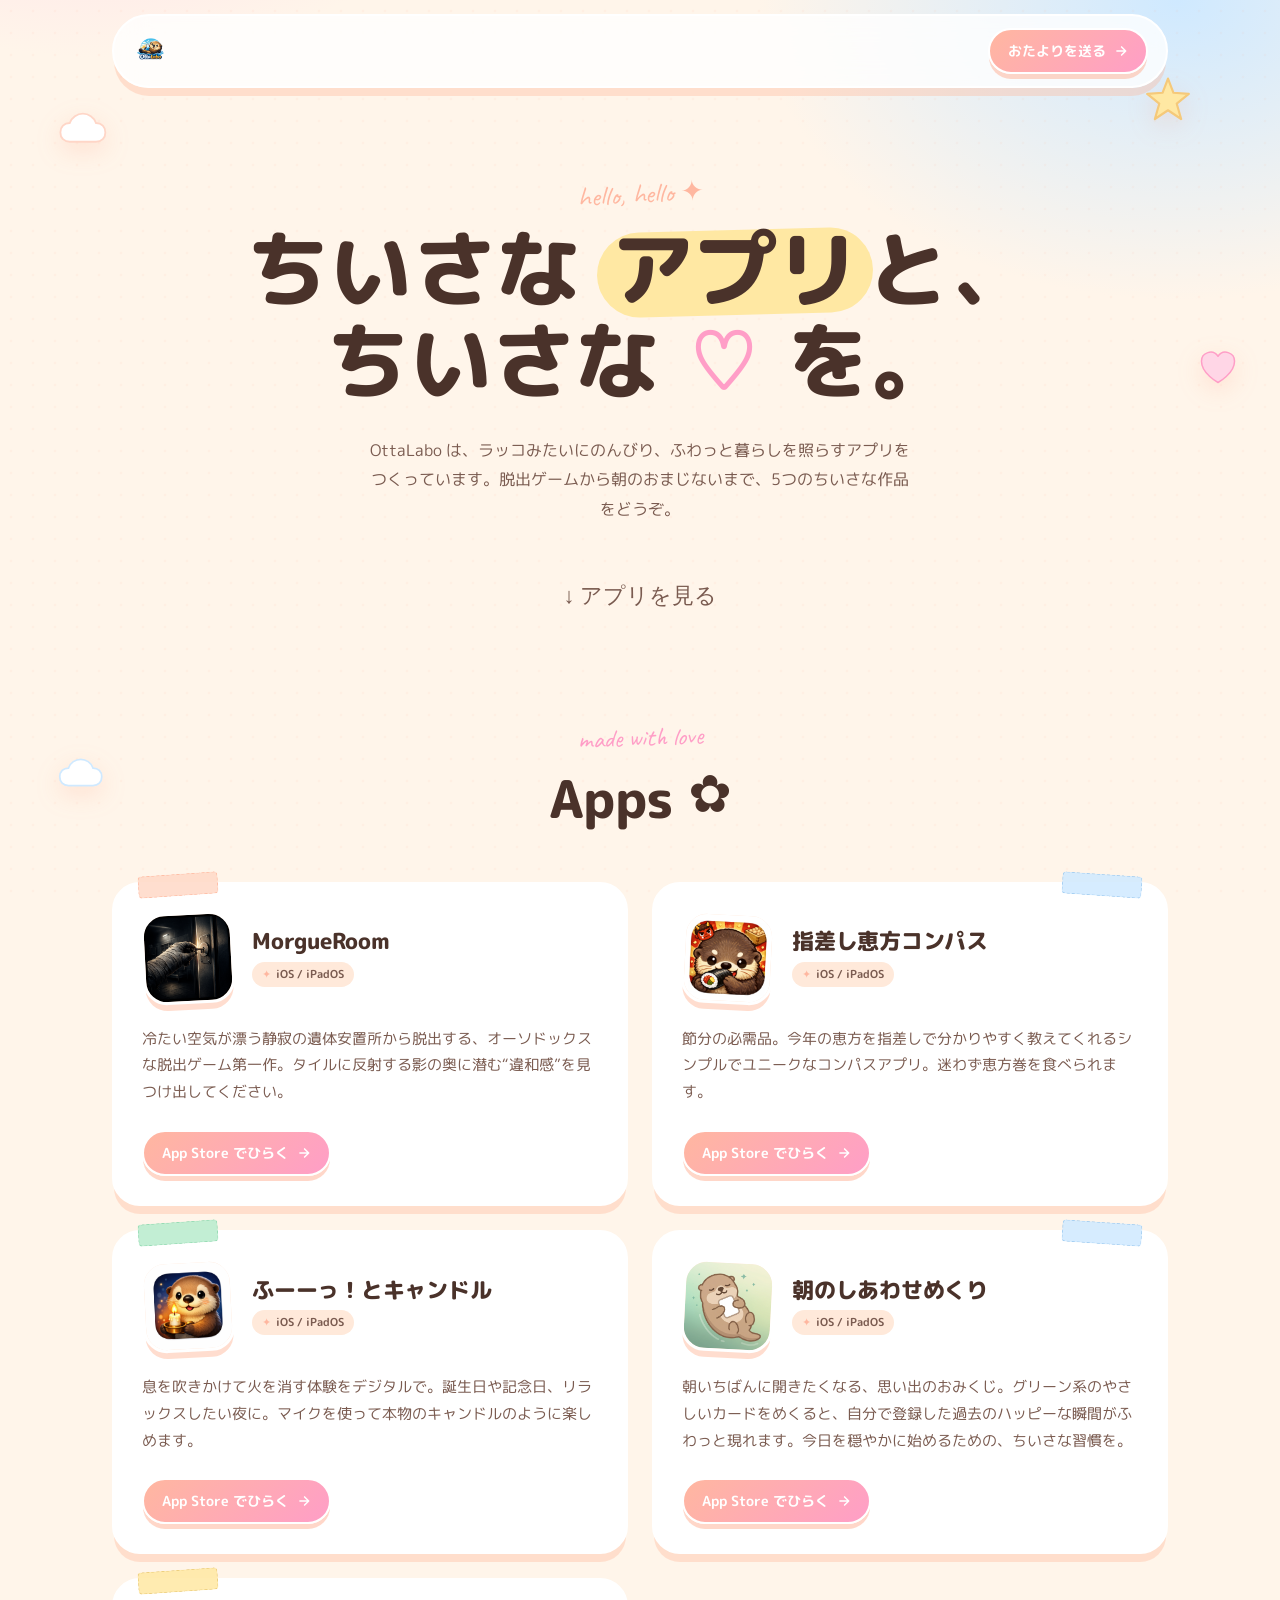
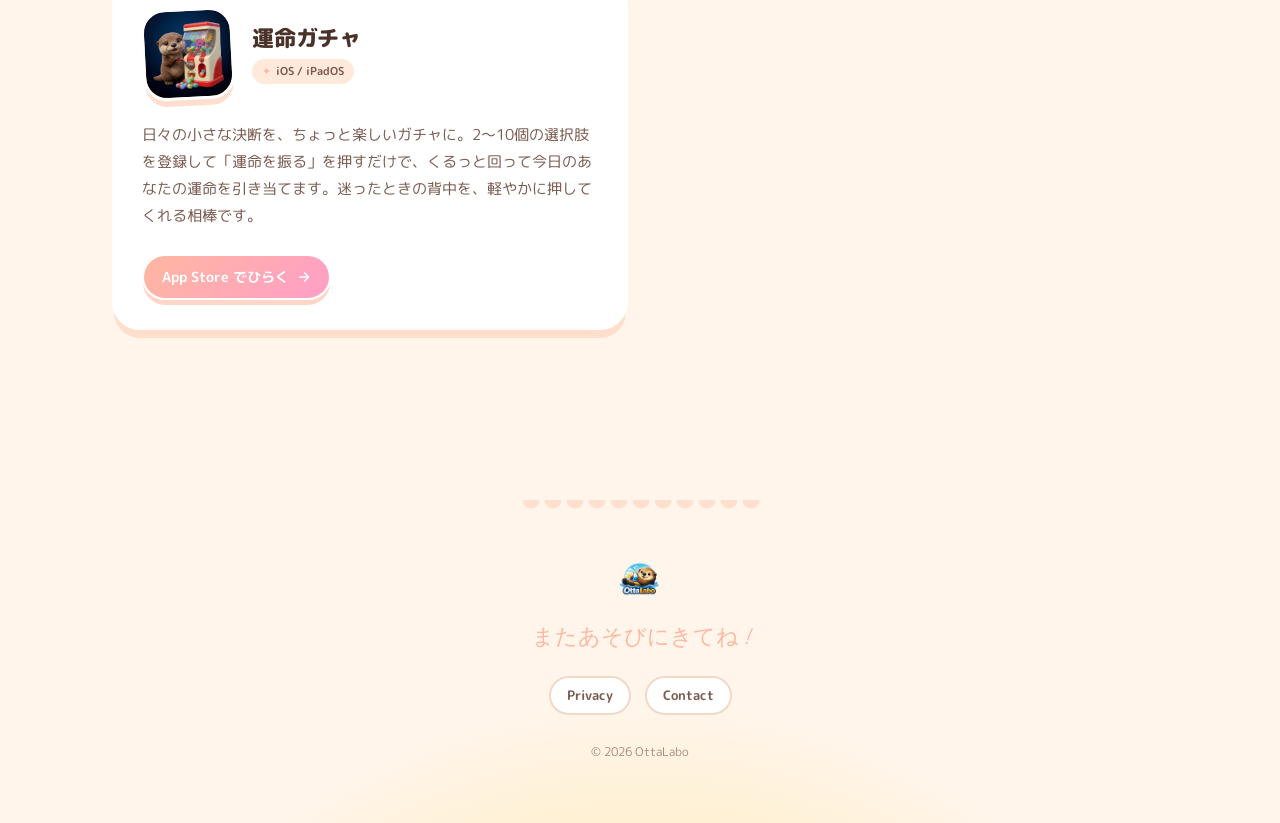
==== commit 41750ccd: "トップページを可愛いパステル系デザインに刷新 クリーム×ピーチ×ピンクの淡パステルパレットに変更。 丸ゴ系フォント（M PLUS Rounded 1c）と手書き風アクセント （Caveat）の組み合わ" ====
--- a/index.html
+++ b/index.html
@@ -3,228 +3,237 @@
 <head>
   <meta charset="utf-8" />
   <meta name="viewport" content="width=device-width,initial-scale=1" />
-  <meta name="color-scheme" content="dark" />
-  <title>OttaLabo — Creative iOS Studio</title>
-  <meta name="description" content="OttaLabo は、日々の小さなときめきと不思議を iOS アプリにする小さなスタジオです。" />
+  <meta name="color-scheme" content="light" />
+  <title>OttaLabo · ちいさな iOS 工房</title>
+  <meta name="description" content="OttaLabo は、日々の小さなときめきを iOS アプリにする小さな工房です。" />
 
   <link rel="preconnect" href="https://fonts.googleapis.com">
   <link rel="preconnect" href="https://fonts.gstatic.com" crossorigin>
-  <link href="https://fonts.googleapis.com/css2?family=Inter:wght@400;500;600;700;800;900&family=Instrument+Serif:ital@0;1&family=JetBrains+Mono:wght@400;500&display=swap" rel="stylesheet">
+  <link href="https://fonts.googleapis.com/css2?family=M+PLUS+Rounded+1c:wght@400;500;700;800&family=Caveat:wght@500;700&family=Quicksand:wght@500;600;700&display=swap" rel="stylesheet">
 
   <style>
     :root{
-      --bg: #0b0a0d;
-      --bg-soft: #131218;
-      --surface: rgba(255,255,255,.04);
-      --surface-2: rgba(255,255,255,.06);
-      --line: rgba(255,255,255,.08);
-      --line-strong: rgba(255,255,255,.18);
-      --text: #f4efe6;
-      --muted: rgba(244,239,230,.58);
-      --muted-2: rgba(244,239,230,.38);
-      --accent: #ff7a4d;        /* otter warm coral */
-      --accent-2: #ffd6b3;
-      --cyan: #6ee7ff;
-      --lime: #d4ff5e;
-      --pink: #ff7ab8;
-      --radius-lg: 28px;
-      --radius-md: 18px;
-      --radius-sm: 10px;
-      --easing: cubic-bezier(.2,.7,.2,1);
+      --cream: #fff5ea;
+      --cream-2: #ffe9da;
+      --peach: #ffb7a0;
+      --peach-2: #ffd9c7;
+      --pink: #ff9ec7;
+      --pink-2: #ffd6e6;
+      --mint: #b8eccd;
+      --sky: #cfe9ff;
+      --lemon: #ffe8a3;
+      --ink: #4a322a;
+      --ink-soft: #7a5b50;
+      --muted: #a98a7d;
+      --line: #f1d9c7;
+      --shadow: 0 14px 0 -4px rgba(255,160,128,.25), 0 30px 60px -25px rgba(255,140,100,.35);
+      --shadow-card: 0 10px 0 -2px rgba(255,180,150,.35);
+      --radius: 28px;
+      --radius-sm: 18px;
+      --easing: cubic-bezier(.2,.8,.2,1);
     }
 
     *{ box-sizing: border-box; }
     html{ scroll-behavior: smooth; }
     body{
       margin:0;
-      font-family: "Inter", ui-sans-serif, system-ui, "Hiragino Sans", "Noto Sans JP", sans-serif;
-      color: var(--text);
-      background: var(--bg);
+      font-family: "M PLUS Rounded 1c", "Hiragino Maru Gothic ProN", "Quicksand", system-ui, sans-serif;
+      color: var(--ink);
       min-height: 100vh;
+      background:
+        radial-gradient(700px 500px at 8% -10%, var(--pink-2), transparent 60%),
+        radial-gradient(700px 500px at 92% 0%, var(--sky), transparent 60%),
+        radial-gradient(800px 600px at 50% 110%, var(--lemon), transparent 60%),
+        var(--cream);
       overflow-x: hidden;
       -webkit-font-smoothing: antialiased;
-      -moz-osx-font-smoothing: grayscale;
-      letter-spacing: -0.01em;
-    }
-
-    /* Background ambient gradients + grain */
+    }
+
+    /* polka-dot wash */
     body::before{
       content:"";
       position: fixed; inset: 0;
       pointer-events: none;
       z-index: 0;
-      background:
-        radial-gradient(900px 600px at 12% -10%, rgba(255,122,77,.18), transparent 60%),
-        radial-gradient(700px 500px at 95% 5%, rgba(110,231,255,.12), transparent 60%),
-        radial-gradient(700px 600px at 50% 110%, rgba(255,122,184,.10), transparent 60%);
-    }
-    body::after{
-      content:"";
-      position: fixed; inset: 0;
-      pointer-events: none;
-      z-index: 0;
-      opacity: .06;
-      mix-blend-mode: overlay;
-      background-image: url("data:image/svg+xml;utf8,<svg xmlns='http://www.w3.org/2000/svg' width='160' height='160'><filter id='n'><feTurbulence type='fractalNoise' baseFrequency='.9' numOctaves='2' stitchTiles='stitch'/></filter><rect width='100%25' height='100%25' filter='url(%23n)'/></svg>");
+      background-image: radial-gradient(rgba(255,160,128,.18) 1.5px, transparent 1.6px);
+      background-size: 22px 22px;
+      opacity: .35;
     }
 
     .wrap{
       position: relative;
       z-index: 1;
-      max-width: 1240px;
+      max-width: 1100px;
       margin: 0 auto;
-      padding: 0 24px;
+      padding: 0 22px;
+    }
+
+    /* ===== Floating decorations ===== */
+    .floaty{
+      position: fixed;
+      pointer-events: none;
+      z-index: 1;
+      animation: bob 6s ease-in-out infinite;
+      filter: drop-shadow(0 8px 12px rgba(255,140,100,.18));
+    }
+    .floaty.f1{ top: 12%; left: 4%; width: 60px; animation-delay: -1s; }
+    .floaty.f2{ top: 8%; right: 6%; width: 70px; animation-delay: -3s; }
+    .floaty.f3{ top: 38%; right: 3%; width: 48px; animation-delay: -2s; }
+    .floaty.f4{ bottom: 10%; left: 4%; width: 56px; animation-delay: -4s; }
+    @keyframes bob{
+      0%,100%{ transform: translateY(0) rotate(0); }
+      50%{ transform: translateY(-14px) rotate(4deg); }
+    }
+    @media (max-width: 760px){
+      .floaty{ display: none; }
     }
 
     /* ===== Top nav ===== */
     .nav{
-      position: sticky; top: 0;
+      position: sticky; top: 14px;
       z-index: 50;
-      backdrop-filter: blur(14px) saturate(140%);
-      -webkit-backdrop-filter: blur(14px) saturate(140%);
-      background: rgba(11,10,13,.55);
-      border-bottom: 1px solid var(--line);
+      margin: 14px auto 0;
+      max-width: 1100px;
+      padding: 0 22px;
     }
     .nav-inner{
       display: flex; align-items: center; justify-content: space-between;
-      padding: 14px 0;
+      padding: 12px 18px;
+      background: rgba(255,255,255,.78);
+      backdrop-filter: blur(16px);
+      -webkit-backdrop-filter: blur(16px);
+      border: 2px solid #fff;
+      border-radius: 99px;
+      box-shadow: var(--shadow-card);
     }
     .brand{ display:flex; align-items:center; gap: 10px; text-decoration:none; color: inherit; }
-    .brand img{ height: 40px; width: auto; display:block; }
-    .brand-name{
-      font-weight: 800;
-      letter-spacing: -0.02em;
-      font-size: 17px;
-    }
-    .nav-actions{ display:flex; align-items:center; gap: 8px; }
-    .nav-link{
-      font-family: "JetBrains Mono", ui-monospace, monospace;
-      font-size: 11px;
-      letter-spacing: .12em;
-      text-transform: uppercase;
-      color: var(--muted);
-      text-decoration: none;
-      padding: 10px 14px;
-      border-radius: 99px;
-      transition: color .25s var(--easing);
-    }
-    .nav-link:hover{ color: var(--text); }
+    .brand img{ height: 38px; width: auto; display:block; }
+    .brand .pill{
+      font-family: "Caveat", cursive;
+      font-weight: 700;
+      font-size: 18px;
+      color: var(--peach);
+      transform: rotate(-4deg);
+      margin-left: 4px;
+    }
     .nav-cta{
-      display: inline-flex; align-items:center; gap:8px;
-      font-size: 13px;
-      font-weight: 600;
-      color: var(--bg);
-      background: var(--text);
-      padding: 10px 16px;
+      display: inline-flex; align-items: center; gap: 8px;
+      font-weight: 700;
+      font-size: 14px;
+      color: #fff;
+      background: linear-gradient(135deg, var(--peach), var(--pink));
+      padding: 11px 18px;
       border-radius: 99px;
       text-decoration: none;
-      transition: transform .25s var(--easing), background .25s var(--easing);
-    }
-    .nav-cta:hover{ transform: translateY(-1px); background: var(--accent-2); }
-    .nav-cta .arrow{
-      width: 14px; height: 14px;
-      display: inline-block;
-      transition: transform .3s var(--easing);
-    }
-    .nav-cta:hover .arrow{ transform: translate(2px,-2px); }
+      border: 2px solid #fff;
+      box-shadow: 0 6px 0 -1px rgba(255,140,100,.35);
+      transition: transform .25s var(--easing), box-shadow .25s var(--easing);
+    }
+    .nav-cta:hover{
+      transform: translateY(-2px);
+      box-shadow: 0 8px 0 -1px rgba(255,140,100,.45);
+    }
+    .nav-cta:active{
+      transform: translateY(2px);
+      box-shadow: 0 2px 0 -1px rgba(255,140,100,.35);
+    }
 
     /* ===== Hero ===== */
     .hero{
-      padding: 110px 0 90px;
+      padding: 88px 0 60px;
+      text-align: center;
       position: relative;
     }
-    .eyebrow{
-      display: inline-flex; align-items:center; gap:10px;
-      font-family: "JetBrains Mono", ui-monospace, monospace;
-      font-size: 11px;
-      letter-spacing: .22em;
-      text-transform: uppercase;
-      color: var(--muted);
-      margin-bottom: 28px;
-    }
-    .eyebrow .dot{
-      width:6px; height:6px; border-radius:99px;
-      background: var(--accent);
-      box-shadow: 0 0 0 4px rgba(255,122,77,.18);
-      animation: pulse 2.4s ease-in-out infinite;
-    }
-    @keyframes pulse{ 0%,100%{ opacity:1 } 50%{ opacity:.4 } }
-
+    .hello{
+      display: inline-block;
+      font-family: "Caveat", cursive;
+      font-size: 28px;
+      color: var(--peach);
+      transform: rotate(-3deg);
+      margin-bottom: 12px;
+    }
     .hero h1{
       margin: 0;
-      font-size: clamp(48px, 9vw, 132px);
-      line-height: .92;
-      letter-spacing: -0.045em;
+      font-size: clamp(40px, 7vw, 84px);
       font-weight: 800;
-    }
-    .hero h1 .serif{
-      font-family: "Instrument Serif", "Hiragino Mincho ProN", serif;
-      font-style: italic;
-      font-weight: 400;
-      letter-spacing: -0.02em;
-      background: linear-gradient(120deg, var(--accent) 0%, var(--accent-2) 60%, var(--cyan) 100%);
-      -webkit-background-clip: text;
-      background-clip: text;
-      color: transparent;
+      line-height: 1.1;
+      letter-spacing: -0.01em;
+    }
+    .hero h1 .accent{
+      position: relative;
+      display: inline-block;
+      padding: 0 8px;
+    }
+    .hero h1 .accent::before{
+      content:"";
+      position: absolute;
+      inset: 8% -2% 0 -2%;
+      background: var(--lemon);
+      border-radius: 99px;
+      z-index: -1;
+      transform: rotate(-1.5deg);
+    }
+    .hero h1 .heart{
+      display: inline-block;
+      color: var(--pink);
+      animation: heart 1.5s ease-in-out infinite;
+    }
+    @keyframes heart{
+      0%,100%{ transform: scale(1); }
+      30%{ transform: scale(1.18); }
+      60%{ transform: scale(.96); }
     }
     .hero-sub{
-      max-width: 620px;
-      margin: 36px 0 0;
-      font-size: clamp(15px, 1.4vw, 18px);
-      line-height: 1.6;
-      color: var(--muted);
-    }
-    .hero-meta{
+      max-width: 540px;
+      margin: 28px auto 0;
+      font-size: 16px;
+      line-height: 1.85;
+      color: var(--ink-soft);
+    }
+    .scroll-cue{
       margin-top: 56px;
-      display:flex; align-items:center; gap: 20px;
-      flex-wrap: wrap;
-      font-family: "JetBrains Mono", ui-monospace, monospace;
-      font-size: 11px;
-      letter-spacing: .14em;
-      text-transform: uppercase;
-      color: var(--muted-2);
-    }
-    .hero-meta .sep{ width: 28px; height: 1px; background: var(--line-strong); }
+      display: inline-flex; align-items: center; gap: 10px;
+      font-family: "Caveat", cursive;
+      font-size: 22px;
+      color: var(--ink-soft);
+      animation: bounce 2.4s ease-in-out infinite;
+    }
+    @keyframes bounce{
+      0%,100%{ transform: translateY(0); }
+      50%{ transform: translateY(-6px); }
+    }
 
     /* ===== Section header ===== */
-    .section{ padding: 80px 0 40px; }
+    .section{ padding: 50px 0 30px; }
     .sec-head{
-      display: flex; align-items: end; justify-content: space-between;
-      gap: 24px;
-      margin-bottom: 48px;
-      padding-bottom: 24px;
-      border-bottom: 1px solid var(--line);
+      text-align: center;
+      margin-bottom: 44px;
+    }
+    .sec-head .kicker{
+      display: inline-block;
+      font-family: "Caveat", cursive;
+      font-size: 26px;
+      color: var(--pink);
+      transform: rotate(-2deg);
     }
     .sec-head h2{
-      margin: 0;
-      font-size: clamp(32px, 5vw, 64px);
-      line-height: 1;
-      letter-spacing: -0.035em;
+      margin: 6px 0 0;
+      font-size: clamp(32px, 5vw, 52px);
       font-weight: 800;
-    }
-    .sec-head h2 .count{
-      font-family: "JetBrains Mono", ui-monospace, monospace;
-      font-size: .35em;
-      font-weight: 500;
-      color: var(--muted);
-      vertical-align: super;
-      margin-left: 8px;
-      letter-spacing: 0;
-    }
-    .sec-head .label{
-      font-family: "JetBrains Mono", ui-monospace, monospace;
-      font-size: 11px;
-      letter-spacing: .2em;
-      text-transform: uppercase;
-      color: var(--muted);
-      padding-bottom: 8px;
-    }
+      letter-spacing: -0.01em;
+    }
+    .sec-head .sparkle{
+      display: inline-block;
+      transform: translateY(-6px);
+      animation: spin 6s linear infinite;
+    }
+    @keyframes spin{ from{ transform: rotate(0); } to{ transform: rotate(360deg); } }
 
     /* ===== App grid ===== */
     .app-grid{
       display: grid;
       grid-template-columns: repeat(2, 1fr);
-      gap: 16px;
+      gap: 24px;
     }
     @media (max-width: 760px){
       .app-grid{ grid-template-columns: 1fr; }
@@ -232,163 +241,171 @@
 
     .app-card{
       position: relative;
-      border: 1px solid var(--line);
-      border-radius: var(--radius-lg);
-      background: linear-gradient(180deg, var(--surface), rgba(255,255,255,0));
+      border-radius: var(--radius);
       padding: 28px;
+      background: #fff;
+      border: 2px solid #fff;
+      box-shadow: var(--shadow-card);
       display: flex;
       flex-direction: column;
-      overflow: hidden;
-      isolation: isolate;
-      transition: border-color .35s var(--easing), transform .35s var(--easing), background .35s var(--easing);
-    }
-    .app-card::before{
-      content: "";
-      position: absolute; inset: 0;
-      background: radial-gradient(420px 220px at var(--mx,50%) var(--my,0%), rgba(255,122,77,.14), transparent 60%);
-      opacity: 0;
-      transition: opacity .35s var(--easing);
-      pointer-events: none;
-      z-index: -1;
+      transition: transform .35s var(--easing), box-shadow .35s var(--easing);
     }
     .app-card:hover{
-      border-color: var(--line-strong);
-      transform: translateY(-4px);
-    }
-    .app-card:hover::before{ opacity: 1; }
+      transform: translateY(-6px) rotate(-.4deg);
+      box-shadow: 0 18px 0 -4px rgba(255,180,150,.4);
+    }
+    .app-card:nth-child(2n):hover{
+      transform: translateY(-6px) rotate(.4deg);
+    }
+
+    .app-card .tape{
+      position: absolute;
+      top: -10px; left: 24px;
+      width: 80px; height: 22px;
+      background: rgba(255,217,199,.85);
+      border: 1px dashed rgba(255,160,128,.5);
+      border-radius: 4px;
+      transform: rotate(-4deg);
+    }
+    .app-card:nth-child(2n) .tape{ left: auto; right: 24px; transform: rotate(4deg); background: rgba(207,233,255,.85); border-color: rgba(120,180,230,.5); }
+    .app-card:nth-child(3n) .tape{ background: rgba(184,236,205,.85); border-color: rgba(110,200,150,.5); }
+    .app-card:nth-child(5n) .tape{ background: rgba(255,232,163,.85); border-color: rgba(220,180,80,.5); }
 
     .app-top{
-      display: flex; align-items: flex-start; gap: 20px;
-      margin-bottom: 28px;
+      display: flex; align-items: center; gap: 18px;
+      margin-bottom: 22px;
     }
     .icon-frame{
       width: 92px; height: 92px;
-      border-radius: 22px;
+      border-radius: 24px;
       overflow: hidden;
       flex-shrink: 0;
-      background: var(--surface-2);
-      border: 1px solid var(--line);
-      box-shadow: 0 24px 50px -20px rgba(0,0,0,.6);
-      position: relative;
-    }
+      background: var(--cream-2);
+      border: 3px solid #fff;
+      box-shadow: 0 8px 0 -2px rgba(255,180,150,.45);
+      transform: rotate(-3deg);
+      transition: transform .35s var(--easing);
+    }
+    .app-card:hover .icon-frame{ transform: rotate(2deg) scale(1.04); }
+    .app-card:nth-child(2n) .icon-frame{ transform: rotate(3deg); }
     .icon-frame img{
       width: 100%; height: 100%;
-      object-fit: cover;
-      display: block;
+      object-fit: cover; display: block;
     }
     .app-meta{ flex: 1; min-width: 0; }
     .app-name{
-      margin: 6px 0 8px;
-      font-size: 26px;
+      margin: 0 0 6px;
+      font-size: 22px;
+      font-weight: 800;
+      letter-spacing: -0.01em;
+      line-height: 1.2;
+    }
+    .badge{
+      display: inline-flex; align-items: center; gap: 5px;
+      font-size: 11px;
       font-weight: 700;
-      letter-spacing: -0.025em;
-      line-height: 1.1;
-    }
-    .badge{
-      display: inline-flex; align-items: center; gap: 6px;
-      font-family: "JetBrains Mono", ui-monospace, monospace;
-      font-size: 10px;
-      letter-spacing: .14em;
-      text-transform: uppercase;
-      color: var(--muted);
-      padding: 5px 9px;
-      border: 1px solid var(--line);
+      color: var(--ink-soft);
+      padding: 4px 10px;
+      background: var(--cream-2);
       border-radius: 99px;
     }
     .badge::before{
-      content:"";
-      width:5px; height:5px; border-radius:99px;
-      background: var(--lime);
-      box-shadow: 0 0 8px var(--lime);
+      content:"✦";
+      color: var(--peach);
     }
 
     .desc{
-      font-size: 14px;
-      color: var(--muted);
-      line-height: 1.7;
-      margin: 0 0 28px;
+      font-size: 14.5px;
+      color: var(--ink-soft);
+      line-height: 1.85;
+      margin: 0 0 24px;
       flex-grow: 1;
     }
 
-    .app-foot{
-      display: flex; align-items: center; justify-content: space-between;
-      padding-top: 20px;
-      border-top: 1px solid var(--line);
-    }
     .store-link{
-      display: inline-flex; align-items: center; gap: 10px;
+      display: inline-flex; align-items: center; gap: 8px;
+      align-self: flex-start;
+      font-weight: 700;
+      font-size: 13.5px;
+      color: #fff;
       text-decoration: none;
-      color: var(--text);
-      font-weight: 600;
-      font-size: 14px;
-      letter-spacing: -0.005em;
-      transition: color .25s var(--easing);
-    }
-    .store-link:hover{ color: var(--accent); }
+      padding: 11px 18px;
+      border-radius: 99px;
+      background: linear-gradient(135deg, var(--peach), var(--pink));
+      border: 2px solid #fff;
+      box-shadow: 0 6px 0 -1px rgba(255,140,100,.35);
+      transition: transform .25s var(--easing), box-shadow .25s var(--easing);
+    }
+    .store-link:hover{
+      transform: translateY(-2px);
+      box-shadow: 0 8px 0 -1px rgba(255,140,100,.45);
+    }
+    .store-link:active{
+      transform: translateY(2px);
+      box-shadow: 0 2px 0 -1px rgba(255,140,100,.35);
+    }
     .store-link .arrow{
       width: 14px; height: 14px;
       transition: transform .35s var(--easing);
     }
-    .store-link:hover .arrow{ transform: translate(3px, -3px); }
-    .index-num{
-      font-family: "JetBrains Mono", ui-monospace, monospace;
-      font-size: 11px;
-      color: var(--muted-2);
-      letter-spacing: .12em;
-    }
+    .store-link:hover .arrow{ transform: translateX(3px); }
 
     /* ===== Footer ===== */
     footer{
       margin-top: 80px;
-      padding: 60px 0 40px;
-      border-top: 1px solid var(--line);
-    }
-    .foot-grid{
-      display: flex; align-items: center; justify-content: space-between;
-      gap: 24px;
+      padding: 60px 0 50px;
+      text-align: center;
+      position: relative;
+    }
+    footer::before{
+      content: "";
+      display: block;
+      height: 18px;
+      margin: 0 auto 36px;
+      max-width: 240px;
+      background: radial-gradient(circle at 50% 0, var(--peach-2) 0 8px, transparent 9px) 0 0/22px 18px repeat-x;
+      opacity: .8;
+    }
+    .foot-brand img{ height: 56px; }
+    .foot-tag{
+      font-family: "Caveat", cursive;
+      font-size: 22px;
+      color: var(--peach);
+      margin: 6px 0 24px;
+    }
+    .foot-links{
+      display: inline-flex; gap: 14px;
       flex-wrap: wrap;
-    }
-    .foot-brand{
-      display: flex; align-items: center; gap: 12px;
-    }
-    .foot-brand img{ height: 36px; }
-    .foot-brand .tag{
-      font-family: "Instrument Serif", serif;
-      font-style: italic;
-      font-size: 18px;
+      justify-content: center;
+    }
+    .foot-links a{
+      font-size: 13px;
+      font-weight: 700;
+      color: var(--ink-soft);
+      text-decoration: none;
+      padding: 8px 16px;
+      background: #fff;
+      border-radius: 99px;
+      border: 2px solid var(--line);
+      transition: transform .2s var(--easing), color .2s var(--easing);
+    }
+    .foot-links a:hover{
+      color: var(--peach);
+      transform: translateY(-2px);
+    }
+    .copy{
+      margin-top: 28px;
+      font-size: 12px;
       color: var(--muted);
     }
-    .foot-links{
-      display: flex; align-items: center; gap: 18px;
-      font-family: "JetBrains Mono", ui-monospace, monospace;
-      font-size: 11px;
-      letter-spacing: .14em;
-      text-transform: uppercase;
-    }
-    .foot-links a{
-      color: var(--muted);
-      text-decoration: none;
-      transition: color .25s var(--easing);
-    }
-    .foot-links a:hover{ color: var(--text); }
-    .copy{
-      margin-top: 32px;
-      font-family: "JetBrains Mono", ui-monospace, monospace;
-      font-size: 11px;
-      color: var(--muted-2);
-      letter-spacing: .1em;
-    }
-
-    /* Reveal on scroll */
+
+    /* Reveal */
     .reveal{
       opacity: 0;
-      transform: translateY(28px);
-      transition: opacity .8s var(--easing), transform .8s var(--easing);
-    }
-    .reveal.in{
-      opacity: 1;
-      transform: none;
-    }
+      transform: translateY(20px);
+      transition: opacity .7s var(--easing), transform .7s var(--easing);
+    }
+    .reveal.in{ opacity: 1; transform: none; }
 
     @media (prefers-reduced-motion: reduce){
       *{ animation: none !important; transition: none !important; }
@@ -398,61 +415,66 @@
 </head>
 
 <body>
-  <nav class="nav">
-    <div class="wrap nav-inner">
+  <!-- Floating decorations -->
+  <svg class="floaty f1" viewBox="0 0 64 64" aria-hidden="true">
+    <path d="M20 36c-6 0-10-4-10-10s4-10 10-10c2-6 8-10 14-10s12 4 14 10c6 0 10 4 10 10s-4 10-10 10H20z" fill="#fff" stroke="#ffd6c7" stroke-width="2"/>
+  </svg>
+  <svg class="floaty f2" viewBox="0 0 64 64" aria-hidden="true">
+    <path d="M32 6l5 13 14 1-11 9 4 14-12-8-12 8 4-14-11-9 14-1z" fill="#ffe8a3" stroke="#f5c97a" stroke-width="2" stroke-linejoin="round"/>
+  </svg>
+  <svg class="floaty f3" viewBox="0 0 64 64" aria-hidden="true">
+    <path d="M32 54s-22-12-22-28a12 12 0 0 1 22-7 12 12 0 0 1 22 7c0 16-22 28-22 28z" fill="#ffd6e6" stroke="#ff9ec7" stroke-width="2" stroke-linejoin="round"/>
+  </svg>
+  <svg class="floaty f4" viewBox="0 0 64 64" aria-hidden="true">
+    <path d="M20 36c-6 0-10-4-10-10s4-10 10-10c2-6 8-10 14-10s12 4 14 10c6 0 10 4 10 10s-4 10-10 10H20z" fill="#fff" stroke="#cfe9ff" stroke-width="2"/>
+  </svg>
+
+  <header class="nav">
+    <div class="nav-inner">
       <a href="#top" class="brand">
         <img src="./ottalabo_logo.png" alt="OttaLabo" />
       </a>
-      <div class="nav-actions">
-        <a href="#apps" class="nav-link">Apps</a>
-        <a href="https://forms.gle/XygJvgzCZDFxQbGW8" class="nav-cta">
-          Contact
-          <svg class="arrow" viewBox="0 0 24 24" fill="none" stroke="currentColor" stroke-width="2.4" stroke-linecap="round" stroke-linejoin="round"><path d="M7 17 17 7M9 7h8v8"/></svg>
-        </a>
-      </div>
+      <a href="https://forms.gle/XygJvgzCZDFxQbGW8" class="nav-cta">
+        おたよりを送る
+        <svg width="14" height="14" viewBox="0 0 24 24" fill="none" stroke="currentColor" stroke-width="2.6" stroke-linecap="round" stroke-linejoin="round"><path d="M5 12h14M13 5l7 7-7 7"/></svg>
+      </a>
     </div>
-  </nav>
+  </header>
 
   <main class="wrap" id="top">
 
     <section class="hero">
-      <div class="eyebrow"><span class="dot"></span> Independent iOS Studio · Est. 2025</div>
+      <span class="hello">hello, hello ✦</span>
       <h1>
-        Tiny apps,<br/>
-        <span class="serif">big little</span> joys.
+        ちいさな <span class="accent">アプリ</span>と、<br/>
+        ちいさな <span class="heart">♡</span> を。
       </h1>
       <p class="hero-sub">
-        OttaLabo は、日々の小さなときめきと不思議を iOS アプリにする独立スタジオ。脱出ゲームから朝の習慣まで、ラッコみたいにのんびり、けれど確かなものづくりを。
+        OttaLabo は、ラッコみたいにのんびり、ふわっと暮らしを照らすアプリをつくっています。脱出ゲームから朝のおまじないまで、5つのちいさな作品をどうぞ。
       </p>
-      <div class="hero-meta">
-        <span>Made in Tokyo</span>
-        <span class="sep"></span>
-        <span>iOS / iPadOS</span>
-        <span class="sep"></span>
-        <span id="appCount">— Apps Shipped</span>
+      <div class="scroll-cue">
+        ↓ アプリを見る
       </div>
     </section>
 
     <section class="section" id="apps">
       <div class="sec-head">
-        <h2>Apps<span class="count" id="appCountSup"></span></h2>
-        <span class="label">— Selected Works</span>
+        <span class="kicker">made with love</span>
+        <h2>Apps <span class="sparkle">✿</span></h2>
       </div>
       <div class="app-grid" id="appGrid"></div>
     </section>
 
     <footer>
-      <div class="foot-grid">
-        <div class="foot-brand">
-          <img src="./ottalabo_logo.png" alt="OttaLabo" />
-          <span class="tag">crafted with care</span>
-        </div>
-        <div class="foot-links">
-          <a href="https://ottalabo.github.io/privacy_policy.html">Privacy</a>
-          <a href="https://forms.gle/XygJvgzCZDFxQbGW8">Contact</a>
-        </div>
+      <div class="foot-brand">
+        <img src="./ottalabo_logo.png" alt="OttaLabo" />
       </div>
-      <p class="copy">© <span id="year"></span> OTTALABO · ALL RIGHTS RESERVED</p>
+      <p class="foot-tag">またあそびにきてね !</p>
+      <div class="foot-links">
+        <a href="https://ottalabo.github.io/privacy_policy.html">Privacy</a>
+        <a href="https://forms.gle/XygJvgzCZDFxQbGW8">Contact</a>
+      </div>
+      <p class="copy">© <span id="year"></span> OttaLabo</p>
     </footer>
   </main>
 
@@ -496,47 +518,31 @@
     ];
 
     const grid = document.getElementById('appGrid');
-    const pad2 = (n) => String(n).padStart(2, '0');
-
-    APPS.forEach((app, i) => {
+    APPS.forEach((app) => {
       const card = document.createElement('article');
       card.className = 'app-card reveal';
       card.innerHTML = `
+        <span class="tape" aria-hidden="true"></span>
         <div class="app-top">
           <div class="icon-frame">
             <img src="${encodeURI(app.icon)}" alt="${app.name} icon" loading="lazy" />
           </div>
           <div class="app-meta">
+            <h3 class="app-name">${app.name}</h3>
             <span class="badge">${app.badge}</span>
-            <h3 class="app-name">${app.name}</h3>
           </div>
         </div>
         <p class="desc">${app.desc}</p>
-        <div class="app-foot">
-          <a href="${app.store}" class="store-link" target="_blank" rel="noopener">
-            View on App Store
-            <svg class="arrow" viewBox="0 0 24 24" fill="none" stroke="currentColor" stroke-width="2.2" stroke-linecap="round" stroke-linejoin="round"><path d="M7 17 17 7M9 7h8v8"/></svg>
-          </a>
-          <span class="index-num">${pad2(i + 1)} / ${pad2(APPS.length)}</span>
-        </div>
+        <a href="${app.store}" class="store-link" target="_blank" rel="noopener">
+          App Store でひらく
+          <svg class="arrow" viewBox="0 0 24 24" fill="none" stroke="currentColor" stroke-width="2.6" stroke-linecap="round" stroke-linejoin="round"><path d="M5 12h14M13 5l7 7-7 7"/></svg>
+        </a>
       `;
-
-      card.addEventListener('mousemove', (e) => {
-        const r = card.getBoundingClientRect();
-        card.style.setProperty('--mx', `${e.clientX - r.left}px`);
-        card.style.setProperty('--my', `${e.clientY - r.top}px`);
-      });
-
       grid.appendChild(card);
     });
 
-    // Counts
-    const total = APPS.length;
-    document.getElementById('appCount').textContent = `${pad2(total)} Apps Shipped`;
-    document.getElementById('appCountSup').textContent = `(${pad2(total)})`;
     document.getElementById('year').textContent = new Date().getFullYear();
 
-    // Reveal on scroll
     const io = new IntersectionObserver((entries) => {
       entries.forEach(en => {
         if (en.isIntersecting){
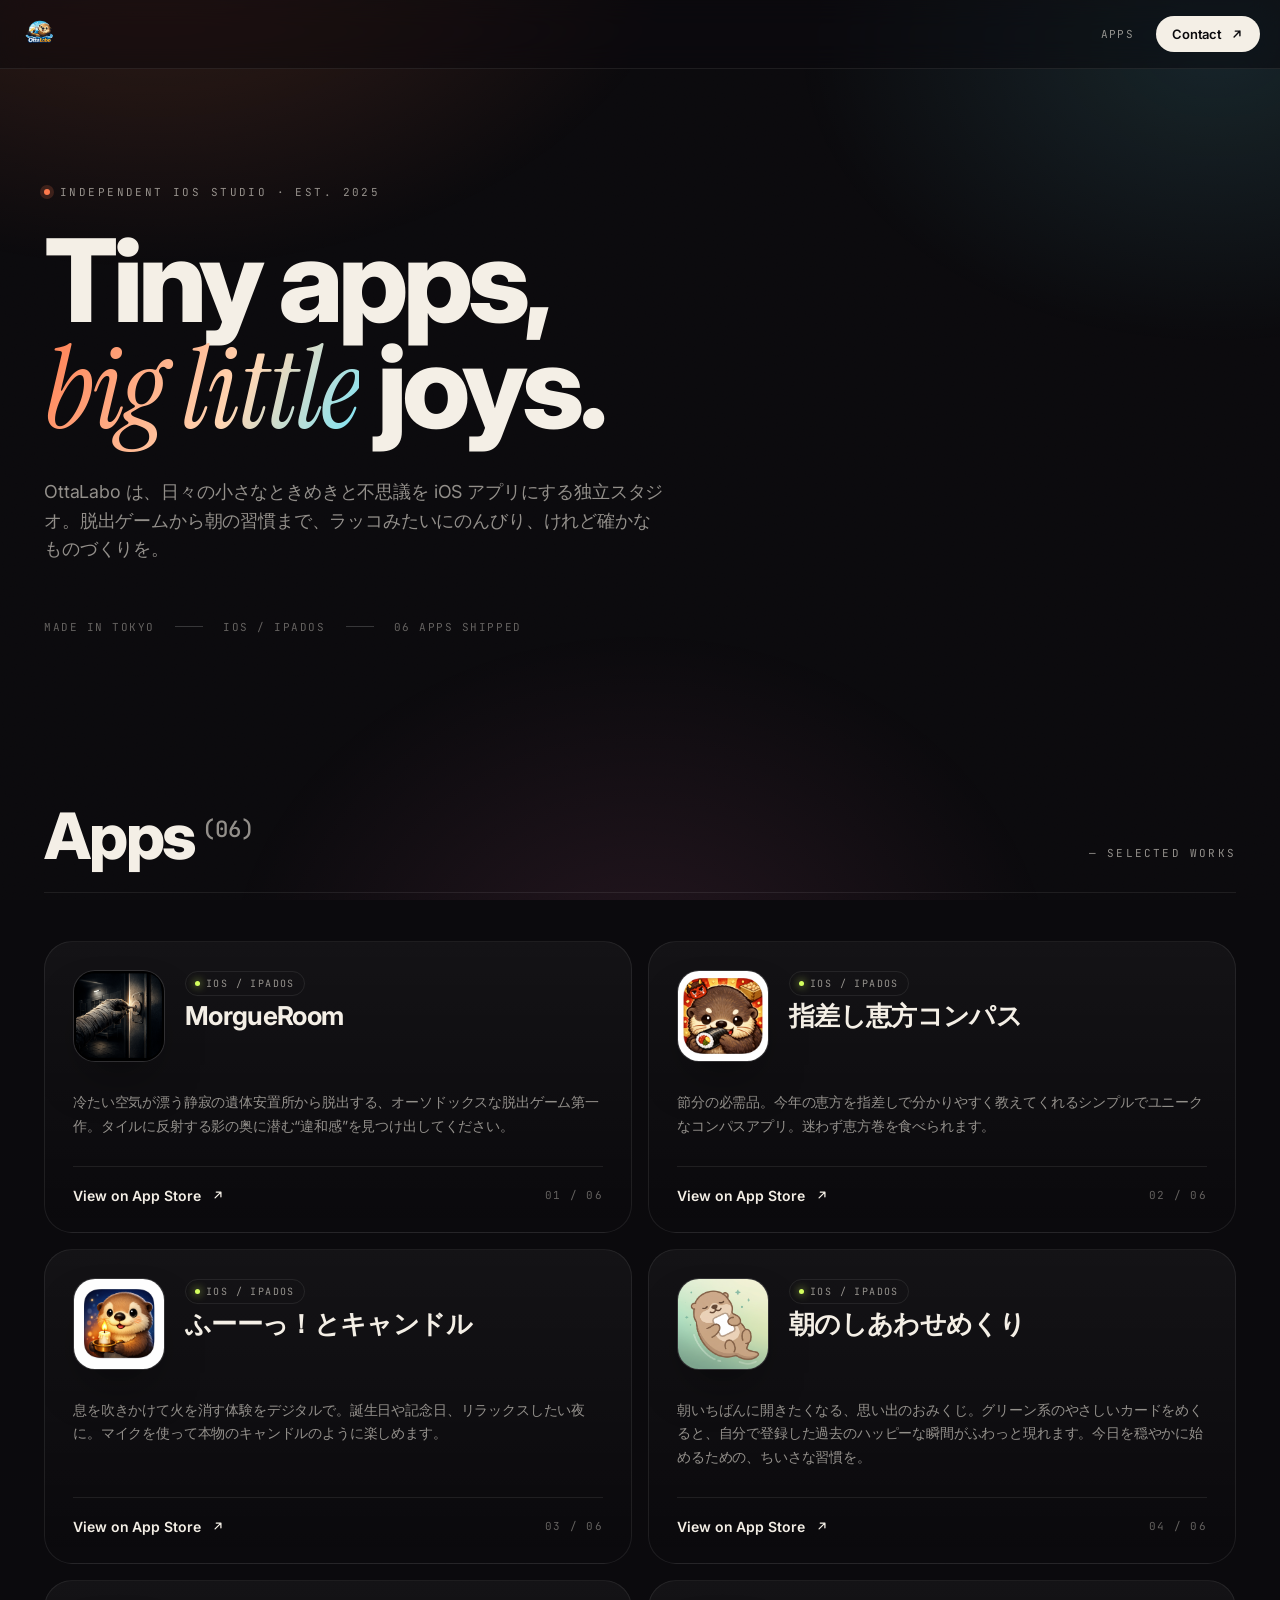
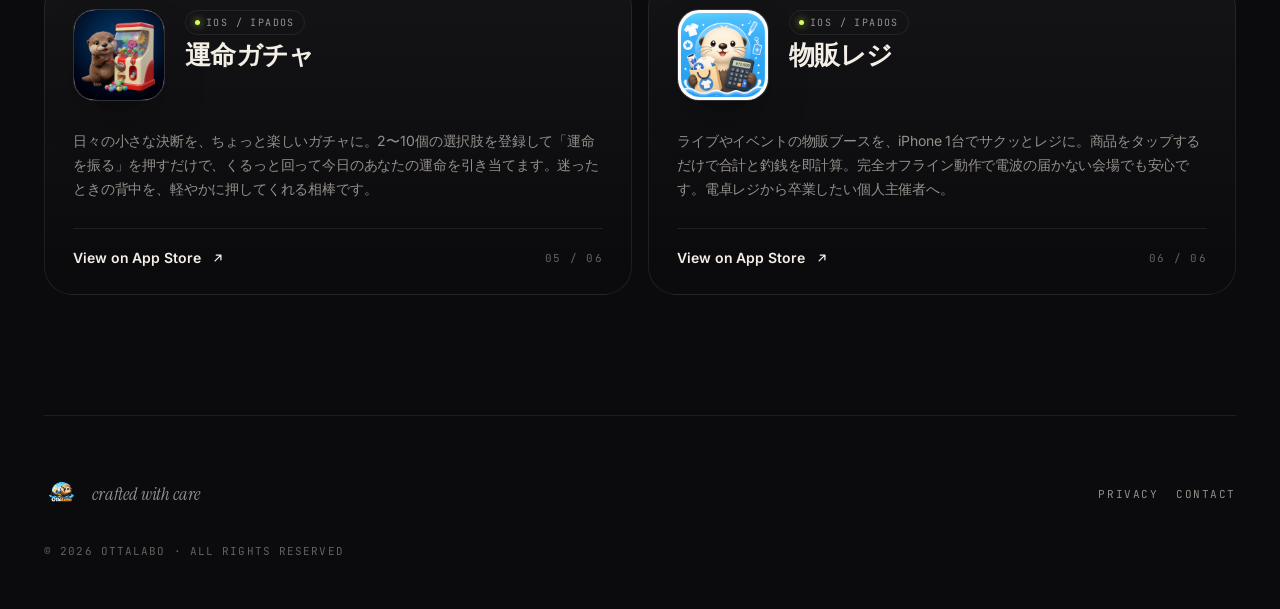
==== commit ff66de3d: "物販レジのカードを追加 Co-Authored-By: Claude Opus 4.7 (1M context) <noreply@anthropic.com>" ====
--- a/index.html
+++ b/index.html
@@ -3,237 +3,228 @@
 <head>
   <meta charset="utf-8" />
   <meta name="viewport" content="width=device-width,initial-scale=1" />
-  <meta name="color-scheme" content="light" />
-  <title>OttaLabo · ちいさな iOS 工房</title>
-  <meta name="description" content="OttaLabo は、日々の小さなときめきを iOS アプリにする小さな工房です。" />
+  <meta name="color-scheme" content="dark" />
+  <title>OttaLabo — Creative iOS Studio</title>
+  <meta name="description" content="OttaLabo は、日々の小さなときめきと不思議を iOS アプリにする小さなスタジオです。" />
 
   <link rel="preconnect" href="https://fonts.googleapis.com">
   <link rel="preconnect" href="https://fonts.gstatic.com" crossorigin>
-  <link href="https://fonts.googleapis.com/css2?family=M+PLUS+Rounded+1c:wght@400;500;700;800&family=Caveat:wght@500;700&family=Quicksand:wght@500;600;700&display=swap" rel="stylesheet">
+  <link href="https://fonts.googleapis.com/css2?family=Inter:wght@400;500;600;700;800;900&family=Instrument+Serif:ital@0;1&family=JetBrains+Mono:wght@400;500&display=swap" rel="stylesheet">
 
   <style>
     :root{
-      --cream: #fff5ea;
-      --cream-2: #ffe9da;
-      --peach: #ffb7a0;
-      --peach-2: #ffd9c7;
-      --pink: #ff9ec7;
-      --pink-2: #ffd6e6;
-      --mint: #b8eccd;
-      --sky: #cfe9ff;
-      --lemon: #ffe8a3;
-      --ink: #4a322a;
-      --ink-soft: #7a5b50;
-      --muted: #a98a7d;
-      --line: #f1d9c7;
-      --shadow: 0 14px 0 -4px rgba(255,160,128,.25), 0 30px 60px -25px rgba(255,140,100,.35);
-      --shadow-card: 0 10px 0 -2px rgba(255,180,150,.35);
-      --radius: 28px;
-      --radius-sm: 18px;
-      --easing: cubic-bezier(.2,.8,.2,1);
+      --bg: #0b0a0d;
+      --bg-soft: #131218;
+      --surface: rgba(255,255,255,.04);
+      --surface-2: rgba(255,255,255,.06);
+      --line: rgba(255,255,255,.08);
+      --line-strong: rgba(255,255,255,.18);
+      --text: #f4efe6;
+      --muted: rgba(244,239,230,.58);
+      --muted-2: rgba(244,239,230,.38);
+      --accent: #ff7a4d;        /* otter warm coral */
+      --accent-2: #ffd6b3;
+      --cyan: #6ee7ff;
+      --lime: #d4ff5e;
+      --pink: #ff7ab8;
+      --radius-lg: 28px;
+      --radius-md: 18px;
+      --radius-sm: 10px;
+      --easing: cubic-bezier(.2,.7,.2,1);
     }
 
     *{ box-sizing: border-box; }
     html{ scroll-behavior: smooth; }
     body{
       margin:0;
-      font-family: "M PLUS Rounded 1c", "Hiragino Maru Gothic ProN", "Quicksand", system-ui, sans-serif;
-      color: var(--ink);
+      font-family: "Inter", ui-sans-serif, system-ui, "Hiragino Sans", "Noto Sans JP", sans-serif;
+      color: var(--text);
+      background: var(--bg);
       min-height: 100vh;
-      background:
-        radial-gradient(700px 500px at 8% -10%, var(--pink-2), transparent 60%),
-        radial-gradient(700px 500px at 92% 0%, var(--sky), transparent 60%),
-        radial-gradient(800px 600px at 50% 110%, var(--lemon), transparent 60%),
-        var(--cream);
       overflow-x: hidden;
       -webkit-font-smoothing: antialiased;
-    }
-
-    /* polka-dot wash */
+      -moz-osx-font-smoothing: grayscale;
+      letter-spacing: -0.01em;
+    }
+
+    /* Background ambient gradients + grain */
     body::before{
       content:"";
       position: fixed; inset: 0;
       pointer-events: none;
       z-index: 0;
-      background-image: radial-gradient(rgba(255,160,128,.18) 1.5px, transparent 1.6px);
-      background-size: 22px 22px;
-      opacity: .35;
+      background:
+        radial-gradient(900px 600px at 12% -10%, rgba(255,122,77,.18), transparent 60%),
+        radial-gradient(700px 500px at 95% 5%, rgba(110,231,255,.12), transparent 60%),
+        radial-gradient(700px 600px at 50% 110%, rgba(255,122,184,.10), transparent 60%);
+    }
+    body::after{
+      content:"";
+      position: fixed; inset: 0;
+      pointer-events: none;
+      z-index: 0;
+      opacity: .06;
+      mix-blend-mode: overlay;
+      background-image: url("data:image/svg+xml;utf8,<svg xmlns='http://www.w3.org/2000/svg' width='160' height='160'><filter id='n'><feTurbulence type='fractalNoise' baseFrequency='.9' numOctaves='2' stitchTiles='stitch'/></filter><rect width='100%25' height='100%25' filter='url(%23n)'/></svg>");
     }
 
     .wrap{
       position: relative;
       z-index: 1;
-      max-width: 1100px;
+      max-width: 1240px;
       margin: 0 auto;
-      padding: 0 22px;
-    }
-
-    /* ===== Floating decorations ===== */
-    .floaty{
-      position: fixed;
-      pointer-events: none;
-      z-index: 1;
-      animation: bob 6s ease-in-out infinite;
-      filter: drop-shadow(0 8px 12px rgba(255,140,100,.18));
-    }
-    .floaty.f1{ top: 12%; left: 4%; width: 60px; animation-delay: -1s; }
-    .floaty.f2{ top: 8%; right: 6%; width: 70px; animation-delay: -3s; }
-    .floaty.f3{ top: 38%; right: 3%; width: 48px; animation-delay: -2s; }
-    .floaty.f4{ bottom: 10%; left: 4%; width: 56px; animation-delay: -4s; }
-    @keyframes bob{
-      0%,100%{ transform: translateY(0) rotate(0); }
-      50%{ transform: translateY(-14px) rotate(4deg); }
-    }
-    @media (max-width: 760px){
-      .floaty{ display: none; }
+      padding: 0 24px;
     }
 
     /* ===== Top nav ===== */
     .nav{
-      position: sticky; top: 14px;
+      position: sticky; top: 0;
       z-index: 50;
-      margin: 14px auto 0;
-      max-width: 1100px;
-      padding: 0 22px;
+      backdrop-filter: blur(14px) saturate(140%);
+      -webkit-backdrop-filter: blur(14px) saturate(140%);
+      background: rgba(11,10,13,.55);
+      border-bottom: 1px solid var(--line);
     }
     .nav-inner{
       display: flex; align-items: center; justify-content: space-between;
-      padding: 12px 18px;
-      background: rgba(255,255,255,.78);
-      backdrop-filter: blur(16px);
-      -webkit-backdrop-filter: blur(16px);
-      border: 2px solid #fff;
+      padding: 14px 0;
+    }
+    .brand{ display:flex; align-items:center; gap: 10px; text-decoration:none; color: inherit; }
+    .brand img{ height: 40px; width: auto; display:block; }
+    .brand-name{
+      font-weight: 800;
+      letter-spacing: -0.02em;
+      font-size: 17px;
+    }
+    .nav-actions{ display:flex; align-items:center; gap: 8px; }
+    .nav-link{
+      font-family: "JetBrains Mono", ui-monospace, monospace;
+      font-size: 11px;
+      letter-spacing: .12em;
+      text-transform: uppercase;
+      color: var(--muted);
+      text-decoration: none;
+      padding: 10px 14px;
       border-radius: 99px;
-      box-shadow: var(--shadow-card);
-    }
-    .brand{ display:flex; align-items:center; gap: 10px; text-decoration:none; color: inherit; }
-    .brand img{ height: 38px; width: auto; display:block; }
-    .brand .pill{
-      font-family: "Caveat", cursive;
-      font-weight: 700;
-      font-size: 18px;
-      color: var(--peach);
-      transform: rotate(-4deg);
-      margin-left: 4px;
-    }
+      transition: color .25s var(--easing);
+    }
+    .nav-link:hover{ color: var(--text); }
     .nav-cta{
-      display: inline-flex; align-items: center; gap: 8px;
-      font-weight: 700;
-      font-size: 14px;
-      color: #fff;
-      background: linear-gradient(135deg, var(--peach), var(--pink));
-      padding: 11px 18px;
+      display: inline-flex; align-items:center; gap:8px;
+      font-size: 13px;
+      font-weight: 600;
+      color: var(--bg);
+      background: var(--text);
+      padding: 10px 16px;
       border-radius: 99px;
       text-decoration: none;
-      border: 2px solid #fff;
-      box-shadow: 0 6px 0 -1px rgba(255,140,100,.35);
-      transition: transform .25s var(--easing), box-shadow .25s var(--easing);
-    }
-    .nav-cta:hover{
-      transform: translateY(-2px);
-      box-shadow: 0 8px 0 -1px rgba(255,140,100,.45);
-    }
-    .nav-cta:active{
-      transform: translateY(2px);
-      box-shadow: 0 2px 0 -1px rgba(255,140,100,.35);
-    }
+      transition: transform .25s var(--easing), background .25s var(--easing);
+    }
+    .nav-cta:hover{ transform: translateY(-1px); background: var(--accent-2); }
+    .nav-cta .arrow{
+      width: 14px; height: 14px;
+      display: inline-block;
+      transition: transform .3s var(--easing);
+    }
+    .nav-cta:hover .arrow{ transform: translate(2px,-2px); }
 
     /* ===== Hero ===== */
     .hero{
-      padding: 88px 0 60px;
-      text-align: center;
+      padding: 110px 0 90px;
       position: relative;
     }
-    .hello{
-      display: inline-block;
-      font-family: "Caveat", cursive;
-      font-size: 28px;
-      color: var(--peach);
-      transform: rotate(-3deg);
-      margin-bottom: 12px;
-    }
+    .eyebrow{
+      display: inline-flex; align-items:center; gap:10px;
+      font-family: "JetBrains Mono", ui-monospace, monospace;
+      font-size: 11px;
+      letter-spacing: .22em;
+      text-transform: uppercase;
+      color: var(--muted);
+      margin-bottom: 28px;
+    }
+    .eyebrow .dot{
+      width:6px; height:6px; border-radius:99px;
+      background: var(--accent);
+      box-shadow: 0 0 0 4px rgba(255,122,77,.18);
+      animation: pulse 2.4s ease-in-out infinite;
+    }
+    @keyframes pulse{ 0%,100%{ opacity:1 } 50%{ opacity:.4 } }
+
     .hero h1{
       margin: 0;
-      font-size: clamp(40px, 7vw, 84px);
+      font-size: clamp(48px, 9vw, 132px);
+      line-height: .92;
+      letter-spacing: -0.045em;
       font-weight: 800;
-      line-height: 1.1;
-      letter-spacing: -0.01em;
-    }
-    .hero h1 .accent{
-      position: relative;
-      display: inline-block;
-      padding: 0 8px;
-    }
-    .hero h1 .accent::before{
-      content:"";
-      position: absolute;
-      inset: 8% -2% 0 -2%;
-      background: var(--lemon);
-      border-radius: 99px;
-      z-index: -1;
-      transform: rotate(-1.5deg);
-    }
-    .hero h1 .heart{
-      display: inline-block;
-      color: var(--pink);
-      animation: heart 1.5s ease-in-out infinite;
-    }
-    @keyframes heart{
-      0%,100%{ transform: scale(1); }
-      30%{ transform: scale(1.18); }
-      60%{ transform: scale(.96); }
+    }
+    .hero h1 .serif{
+      font-family: "Instrument Serif", "Hiragino Mincho ProN", serif;
+      font-style: italic;
+      font-weight: 400;
+      letter-spacing: -0.02em;
+      background: linear-gradient(120deg, var(--accent) 0%, var(--accent-2) 60%, var(--cyan) 100%);
+      -webkit-background-clip: text;
+      background-clip: text;
+      color: transparent;
     }
     .hero-sub{
-      max-width: 540px;
-      margin: 28px auto 0;
-      font-size: 16px;
-      line-height: 1.85;
-      color: var(--ink-soft);
-    }
-    .scroll-cue{
+      max-width: 620px;
+      margin: 36px 0 0;
+      font-size: clamp(15px, 1.4vw, 18px);
+      line-height: 1.6;
+      color: var(--muted);
+    }
+    .hero-meta{
       margin-top: 56px;
-      display: inline-flex; align-items: center; gap: 10px;
-      font-family: "Caveat", cursive;
-      font-size: 22px;
-      color: var(--ink-soft);
-      animation: bounce 2.4s ease-in-out infinite;
-    }
-    @keyframes bounce{
-      0%,100%{ transform: translateY(0); }
-      50%{ transform: translateY(-6px); }
-    }
+      display:flex; align-items:center; gap: 20px;
+      flex-wrap: wrap;
+      font-family: "JetBrains Mono", ui-monospace, monospace;
+      font-size: 11px;
+      letter-spacing: .14em;
+      text-transform: uppercase;
+      color: var(--muted-2);
+    }
+    .hero-meta .sep{ width: 28px; height: 1px; background: var(--line-strong); }
 
     /* ===== Section header ===== */
-    .section{ padding: 50px 0 30px; }
+    .section{ padding: 80px 0 40px; }
     .sec-head{
-      text-align: center;
-      margin-bottom: 44px;
-    }
-    .sec-head .kicker{
-      display: inline-block;
-      font-family: "Caveat", cursive;
-      font-size: 26px;
-      color: var(--pink);
-      transform: rotate(-2deg);
+      display: flex; align-items: end; justify-content: space-between;
+      gap: 24px;
+      margin-bottom: 48px;
+      padding-bottom: 24px;
+      border-bottom: 1px solid var(--line);
     }
     .sec-head h2{
-      margin: 6px 0 0;
-      font-size: clamp(32px, 5vw, 52px);
+      margin: 0;
+      font-size: clamp(32px, 5vw, 64px);
+      line-height: 1;
+      letter-spacing: -0.035em;
       font-weight: 800;
-      letter-spacing: -0.01em;
-    }
-    .sec-head .sparkle{
-      display: inline-block;
-      transform: translateY(-6px);
-      animation: spin 6s linear infinite;
-    }
-    @keyframes spin{ from{ transform: rotate(0); } to{ transform: rotate(360deg); } }
+    }
+    .sec-head h2 .count{
+      font-family: "JetBrains Mono", ui-monospace, monospace;
+      font-size: .35em;
+      font-weight: 500;
+      color: var(--muted);
+      vertical-align: super;
+      margin-left: 8px;
+      letter-spacing: 0;
+    }
+    .sec-head .label{
+      font-family: "JetBrains Mono", ui-monospace, monospace;
+      font-size: 11px;
+      letter-spacing: .2em;
+      text-transform: uppercase;
+      color: var(--muted);
+      padding-bottom: 8px;
+    }
 
     /* ===== App grid ===== */
     .app-grid{
       display: grid;
       grid-template-columns: repeat(2, 1fr);
-      gap: 24px;
+      gap: 16px;
     }
     @media (max-width: 760px){
       .app-grid{ grid-template-columns: 1fr; }
@@ -241,171 +232,163 @@
 
     .app-card{
       position: relative;
-      border-radius: var(--radius);
+      border: 1px solid var(--line);
+      border-radius: var(--radius-lg);
+      background: linear-gradient(180deg, var(--surface), rgba(255,255,255,0));
       padding: 28px;
-      background: #fff;
-      border: 2px solid #fff;
-      box-shadow: var(--shadow-card);
       display: flex;
       flex-direction: column;
-      transition: transform .35s var(--easing), box-shadow .35s var(--easing);
+      overflow: hidden;
+      isolation: isolate;
+      transition: border-color .35s var(--easing), transform .35s var(--easing), background .35s var(--easing);
+    }
+    .app-card::before{
+      content: "";
+      position: absolute; inset: 0;
+      background: radial-gradient(420px 220px at var(--mx,50%) var(--my,0%), rgba(255,122,77,.14), transparent 60%);
+      opacity: 0;
+      transition: opacity .35s var(--easing);
+      pointer-events: none;
+      z-index: -1;
     }
     .app-card:hover{
-      transform: translateY(-6px) rotate(-.4deg);
-      box-shadow: 0 18px 0 -4px rgba(255,180,150,.4);
-    }
-    .app-card:nth-child(2n):hover{
-      transform: translateY(-6px) rotate(.4deg);
-    }
-
-    .app-card .tape{
-      position: absolute;
-      top: -10px; left: 24px;
-      width: 80px; height: 22px;
-      background: rgba(255,217,199,.85);
-      border: 1px dashed rgba(255,160,128,.5);
-      border-radius: 4px;
-      transform: rotate(-4deg);
-    }
-    .app-card:nth-child(2n) .tape{ left: auto; right: 24px; transform: rotate(4deg); background: rgba(207,233,255,.85); border-color: rgba(120,180,230,.5); }
-    .app-card:nth-child(3n) .tape{ background: rgba(184,236,205,.85); border-color: rgba(110,200,150,.5); }
-    .app-card:nth-child(5n) .tape{ background: rgba(255,232,163,.85); border-color: rgba(220,180,80,.5); }
+      border-color: var(--line-strong);
+      transform: translateY(-4px);
+    }
+    .app-card:hover::before{ opacity: 1; }
 
     .app-top{
-      display: flex; align-items: center; gap: 18px;
-      margin-bottom: 22px;
+      display: flex; align-items: flex-start; gap: 20px;
+      margin-bottom: 28px;
     }
     .icon-frame{
       width: 92px; height: 92px;
-      border-radius: 24px;
+      border-radius: 22px;
       overflow: hidden;
       flex-shrink: 0;
-      background: var(--cream-2);
-      border: 3px solid #fff;
-      box-shadow: 0 8px 0 -2px rgba(255,180,150,.45);
-      transform: rotate(-3deg);
-      transition: transform .35s var(--easing);
-    }
-    .app-card:hover .icon-frame{ transform: rotate(2deg) scale(1.04); }
-    .app-card:nth-child(2n) .icon-frame{ transform: rotate(3deg); }
+      background: var(--surface-2);
+      border: 1px solid var(--line);
+      box-shadow: 0 24px 50px -20px rgba(0,0,0,.6);
+      position: relative;
+    }
     .icon-frame img{
       width: 100%; height: 100%;
-      object-fit: cover; display: block;
+      object-fit: cover;
+      display: block;
     }
     .app-meta{ flex: 1; min-width: 0; }
     .app-name{
-      margin: 0 0 6px;
-      font-size: 22px;
-      font-weight: 800;
-      letter-spacing: -0.01em;
-      line-height: 1.2;
+      margin: 6px 0 8px;
+      font-size: 26px;
+      font-weight: 700;
+      letter-spacing: -0.025em;
+      line-height: 1.1;
     }
     .badge{
-      display: inline-flex; align-items: center; gap: 5px;
-      font-size: 11px;
-      font-weight: 700;
-      color: var(--ink-soft);
-      padding: 4px 10px;
-      background: var(--cream-2);
+      display: inline-flex; align-items: center; gap: 6px;
+      font-family: "JetBrains Mono", ui-monospace, monospace;
+      font-size: 10px;
+      letter-spacing: .14em;
+      text-transform: uppercase;
+      color: var(--muted);
+      padding: 5px 9px;
+      border: 1px solid var(--line);
       border-radius: 99px;
     }
     .badge::before{
-      content:"✦";
-      color: var(--peach);
+      content:"";
+      width:5px; height:5px; border-radius:99px;
+      background: var(--lime);
+      box-shadow: 0 0 8px var(--lime);
     }
 
     .desc{
-      font-size: 14.5px;
-      color: var(--ink-soft);
-      line-height: 1.85;
-      margin: 0 0 24px;
+      font-size: 14px;
+      color: var(--muted);
+      line-height: 1.7;
+      margin: 0 0 28px;
       flex-grow: 1;
     }
 
+    .app-foot{
+      display: flex; align-items: center; justify-content: space-between;
+      padding-top: 20px;
+      border-top: 1px solid var(--line);
+    }
     .store-link{
-      display: inline-flex; align-items: center; gap: 8px;
-      align-self: flex-start;
-      font-weight: 700;
-      font-size: 13.5px;
-      color: #fff;
+      display: inline-flex; align-items: center; gap: 10px;
       text-decoration: none;
-      padding: 11px 18px;
-      border-radius: 99px;
-      background: linear-gradient(135deg, var(--peach), var(--pink));
-      border: 2px solid #fff;
-      box-shadow: 0 6px 0 -1px rgba(255,140,100,.35);
-      transition: transform .25s var(--easing), box-shadow .25s var(--easing);
-    }
-    .store-link:hover{
-      transform: translateY(-2px);
-      box-shadow: 0 8px 0 -1px rgba(255,140,100,.45);
-    }
-    .store-link:active{
-      transform: translateY(2px);
-      box-shadow: 0 2px 0 -1px rgba(255,140,100,.35);
-    }
+      color: var(--text);
+      font-weight: 600;
+      font-size: 14px;
+      letter-spacing: -0.005em;
+      transition: color .25s var(--easing);
+    }
+    .store-link:hover{ color: var(--accent); }
     .store-link .arrow{
       width: 14px; height: 14px;
       transition: transform .35s var(--easing);
     }
-    .store-link:hover .arrow{ transform: translateX(3px); }
+    .store-link:hover .arrow{ transform: translate(3px, -3px); }
+    .index-num{
+      font-family: "JetBrains Mono", ui-monospace, monospace;
+      font-size: 11px;
+      color: var(--muted-2);
+      letter-spacing: .12em;
+    }
 
     /* ===== Footer ===== */
     footer{
       margin-top: 80px;
-      padding: 60px 0 50px;
-      text-align: center;
-      position: relative;
-    }
-    footer::before{
-      content: "";
-      display: block;
-      height: 18px;
-      margin: 0 auto 36px;
-      max-width: 240px;
-      background: radial-gradient(circle at 50% 0, var(--peach-2) 0 8px, transparent 9px) 0 0/22px 18px repeat-x;
-      opacity: .8;
-    }
-    .foot-brand img{ height: 56px; }
-    .foot-tag{
-      font-family: "Caveat", cursive;
-      font-size: 22px;
-      color: var(--peach);
-      margin: 6px 0 24px;
+      padding: 60px 0 40px;
+      border-top: 1px solid var(--line);
+    }
+    .foot-grid{
+      display: flex; align-items: center; justify-content: space-between;
+      gap: 24px;
+      flex-wrap: wrap;
+    }
+    .foot-brand{
+      display: flex; align-items: center; gap: 12px;
+    }
+    .foot-brand img{ height: 36px; }
+    .foot-brand .tag{
+      font-family: "Instrument Serif", serif;
+      font-style: italic;
+      font-size: 18px;
+      color: var(--muted);
     }
     .foot-links{
-      display: inline-flex; gap: 14px;
-      flex-wrap: wrap;
-      justify-content: center;
+      display: flex; align-items: center; gap: 18px;
+      font-family: "JetBrains Mono", ui-monospace, monospace;
+      font-size: 11px;
+      letter-spacing: .14em;
+      text-transform: uppercase;
     }
     .foot-links a{
-      font-size: 13px;
-      font-weight: 700;
-      color: var(--ink-soft);
+      color: var(--muted);
       text-decoration: none;
-      padding: 8px 16px;
-      background: #fff;
-      border-radius: 99px;
-      border: 2px solid var(--line);
-      transition: transform .2s var(--easing), color .2s var(--easing);
-    }
-    .foot-links a:hover{
-      color: var(--peach);
-      transform: translateY(-2px);
-    }
+      transition: color .25s var(--easing);
+    }
+    .foot-links a:hover{ color: var(--text); }
     .copy{
-      margin-top: 28px;
-      font-size: 12px;
-      color: var(--muted);
-    }
-
-    /* Reveal */
+      margin-top: 32px;
+      font-family: "JetBrains Mono", ui-monospace, monospace;
+      font-size: 11px;
+      color: var(--muted-2);
+      letter-spacing: .1em;
+    }
+
+    /* Reveal on scroll */
     .reveal{
       opacity: 0;
-      transform: translateY(20px);
-      transition: opacity .7s var(--easing), transform .7s var(--easing);
-    }
-    .reveal.in{ opacity: 1; transform: none; }
+      transform: translateY(28px);
+      transition: opacity .8s var(--easing), transform .8s var(--easing);
+    }
+    .reveal.in{
+      opacity: 1;
+      transform: none;
+    }
 
     @media (prefers-reduced-motion: reduce){
       *{ animation: none !important; transition: none !important; }
@@ -415,66 +398,61 @@
 </head>
 
 <body>
-  <!-- Floating decorations -->
-  <svg class="floaty f1" viewBox="0 0 64 64" aria-hidden="true">
-    <path d="M20 36c-6 0-10-4-10-10s4-10 10-10c2-6 8-10 14-10s12 4 14 10c6 0 10 4 10 10s-4 10-10 10H20z" fill="#fff" stroke="#ffd6c7" stroke-width="2"/>
-  </svg>
-  <svg class="floaty f2" viewBox="0 0 64 64" aria-hidden="true">
-    <path d="M32 6l5 13 14 1-11 9 4 14-12-8-12 8 4-14-11-9 14-1z" fill="#ffe8a3" stroke="#f5c97a" stroke-width="2" stroke-linejoin="round"/>
-  </svg>
-  <svg class="floaty f3" viewBox="0 0 64 64" aria-hidden="true">
-    <path d="M32 54s-22-12-22-28a12 12 0 0 1 22-7 12 12 0 0 1 22 7c0 16-22 28-22 28z" fill="#ffd6e6" stroke="#ff9ec7" stroke-width="2" stroke-linejoin="round"/>
-  </svg>
-  <svg class="floaty f4" viewBox="0 0 64 64" aria-hidden="true">
-    <path d="M20 36c-6 0-10-4-10-10s4-10 10-10c2-6 8-10 14-10s12 4 14 10c6 0 10 4 10 10s-4 10-10 10H20z" fill="#fff" stroke="#cfe9ff" stroke-width="2"/>
-  </svg>
-
-  <header class="nav">
-    <div class="nav-inner">
+  <nav class="nav">
+    <div class="wrap nav-inner">
       <a href="#top" class="brand">
         <img src="./ottalabo_logo.png" alt="OttaLabo" />
       </a>
-      <a href="https://forms.gle/XygJvgzCZDFxQbGW8" class="nav-cta">
-        おたよりを送る
-        <svg width="14" height="14" viewBox="0 0 24 24" fill="none" stroke="currentColor" stroke-width="2.6" stroke-linecap="round" stroke-linejoin="round"><path d="M5 12h14M13 5l7 7-7 7"/></svg>
-      </a>
+      <div class="nav-actions">
+        <a href="#apps" class="nav-link">Apps</a>
+        <a href="https://forms.gle/XygJvgzCZDFxQbGW8" class="nav-cta">
+          Contact
+          <svg class="arrow" viewBox="0 0 24 24" fill="none" stroke="currentColor" stroke-width="2.4" stroke-linecap="round" stroke-linejoin="round"><path d="M7 17 17 7M9 7h8v8"/></svg>
+        </a>
+      </div>
     </div>
-  </header>
+  </nav>
 
   <main class="wrap" id="top">
 
     <section class="hero">
-      <span class="hello">hello, hello ✦</span>
+      <div class="eyebrow"><span class="dot"></span> Independent iOS Studio · Est. 2025</div>
       <h1>
-        ちいさな <span class="accent">アプリ</span>と、<br/>
-        ちいさな <span class="heart">♡</span> を。
+        Tiny apps,<br/>
+        <span class="serif">big little</span> joys.
       </h1>
       <p class="hero-sub">
-        OttaLabo は、ラッコみたいにのんびり、ふわっと暮らしを照らすアプリをつくっています。脱出ゲームから朝のおまじないまで、5つのちいさな作品をどうぞ。
+        OttaLabo は、日々の小さなときめきと不思議を iOS アプリにする独立スタジオ。脱出ゲームから朝の習慣まで、ラッコみたいにのんびり、けれど確かなものづくりを。
       </p>
-      <div class="scroll-cue">
-        ↓ アプリを見る
+      <div class="hero-meta">
+        <span>Made in Tokyo</span>
+        <span class="sep"></span>
+        <span>iOS / iPadOS</span>
+        <span class="sep"></span>
+        <span id="appCount">— Apps Shipped</span>
       </div>
     </section>
 
     <section class="section" id="apps">
       <div class="sec-head">
-        <span class="kicker">made with love</span>
-        <h2>Apps <span class="sparkle">✿</span></h2>
+        <h2>Apps<span class="count" id="appCountSup"></span></h2>
+        <span class="label">— Selected Works</span>
       </div>
       <div class="app-grid" id="appGrid"></div>
     </section>
 
     <footer>
-      <div class="foot-brand">
-        <img src="./ottalabo_logo.png" alt="OttaLabo" />
+      <div class="foot-grid">
+        <div class="foot-brand">
+          <img src="./ottalabo_logo.png" alt="OttaLabo" />
+          <span class="tag">crafted with care</span>
+        </div>
+        <div class="foot-links">
+          <a href="https://ottalabo.github.io/privacy_policy.html">Privacy</a>
+          <a href="https://forms.gle/XygJvgzCZDFxQbGW8">Contact</a>
+        </div>
       </div>
-      <p class="foot-tag">またあそびにきてね !</p>
-      <div class="foot-links">
-        <a href="https://ottalabo.github.io/privacy_policy.html">Privacy</a>
-        <a href="https://forms.gle/XygJvgzCZDFxQbGW8">Contact</a>
-      </div>
-      <p class="copy">© <span id="year"></span> OttaLabo</p>
+      <p class="copy">© <span id="year"></span> OTTALABO · ALL RIGHTS RESERVED</p>
     </footer>
   </main>
 
@@ -514,35 +492,58 @@
         desc: "日々の小さな決断を、ちょっと楽しいガチャに。2〜10個の選択肢を登録して「運命を振る」を押すだけで、くるっと回って今日のあなたの運命を引き当てます。迷ったときの背中を、軽やかに押してくれる相棒です。",
         store: "https://apps.apple.com/jp/app/%E9%81%8B%E5%91%BD%E3%82%AC%E3%83%81%E3%83%A3/id6761639603",
         badge: "iOS / iPadOS"
+      },
+      {
+        name: "物販レジ",
+        icon: "./images/物販レジ/icon.png",
+        desc: "ライブやイベントの物販ブースを、iPhone 1台でサクッとレジに。商品をタップするだけで合計と釣銭を即計算。完全オフライン動作で電波の届かない会場でも安心です。電卓レジから卒業したい個人主催者へ。",
+        store: "https://apps.apple.com/jp/app/%E7%89%A9%E8%B2%A9%E3%83%AC%E3%82%B8/id6766565292",
+        badge: "iOS / iPadOS"
       }
     ];
 
     const grid = document.getElementById('appGrid');
-    APPS.forEach((app) => {
+    const pad2 = (n) => String(n).padStart(2, '0');
+
+    APPS.forEach((app, i) => {
       const card = document.createElement('article');
       card.className = 'app-card reveal';
       card.innerHTML = `
-        <span class="tape" aria-hidden="true"></span>
         <div class="app-top">
           <div class="icon-frame">
             <img src="${encodeURI(app.icon)}" alt="${app.name} icon" loading="lazy" />
           </div>
           <div class="app-meta">
+            <span class="badge">${app.badge}</span>
             <h3 class="app-name">${app.name}</h3>
-            <span class="badge">${app.badge}</span>
           </div>
         </div>
         <p class="desc">${app.desc}</p>
-        <a href="${app.store}" class="store-link" target="_blank" rel="noopener">
-          App Store でひらく
-          <svg class="arrow" viewBox="0 0 24 24" fill="none" stroke="currentColor" stroke-width="2.6" stroke-linecap="round" stroke-linejoin="round"><path d="M5 12h14M13 5l7 7-7 7"/></svg>
-        </a>
+        <div class="app-foot">
+          <a href="${app.store}" class="store-link" target="_blank" rel="noopener">
+            View on App Store
+            <svg class="arrow" viewBox="0 0 24 24" fill="none" stroke="currentColor" stroke-width="2.2" stroke-linecap="round" stroke-linejoin="round"><path d="M7 17 17 7M9 7h8v8"/></svg>
+          </a>
+          <span class="index-num">${pad2(i + 1)} / ${pad2(APPS.length)}</span>
+        </div>
       `;
+
+      card.addEventListener('mousemove', (e) => {
+        const r = card.getBoundingClientRect();
+        card.style.setProperty('--mx', `${e.clientX - r.left}px`);
+        card.style.setProperty('--my', `${e.clientY - r.top}px`);
+      });
+
       grid.appendChild(card);
     });
 
+    // Counts
+    const total = APPS.length;
+    document.getElementById('appCount').textContent = `${pad2(total)} Apps Shipped`;
+    document.getElementById('appCountSup').textContent = `(${pad2(total)})`;
     document.getElementById('year').textContent = new Date().getFullYear();
 
+    // Reveal on scroll
     const io = new IntersectionObserver((entries) => {
       entries.forEach(en => {
         if (en.isIntersecting){
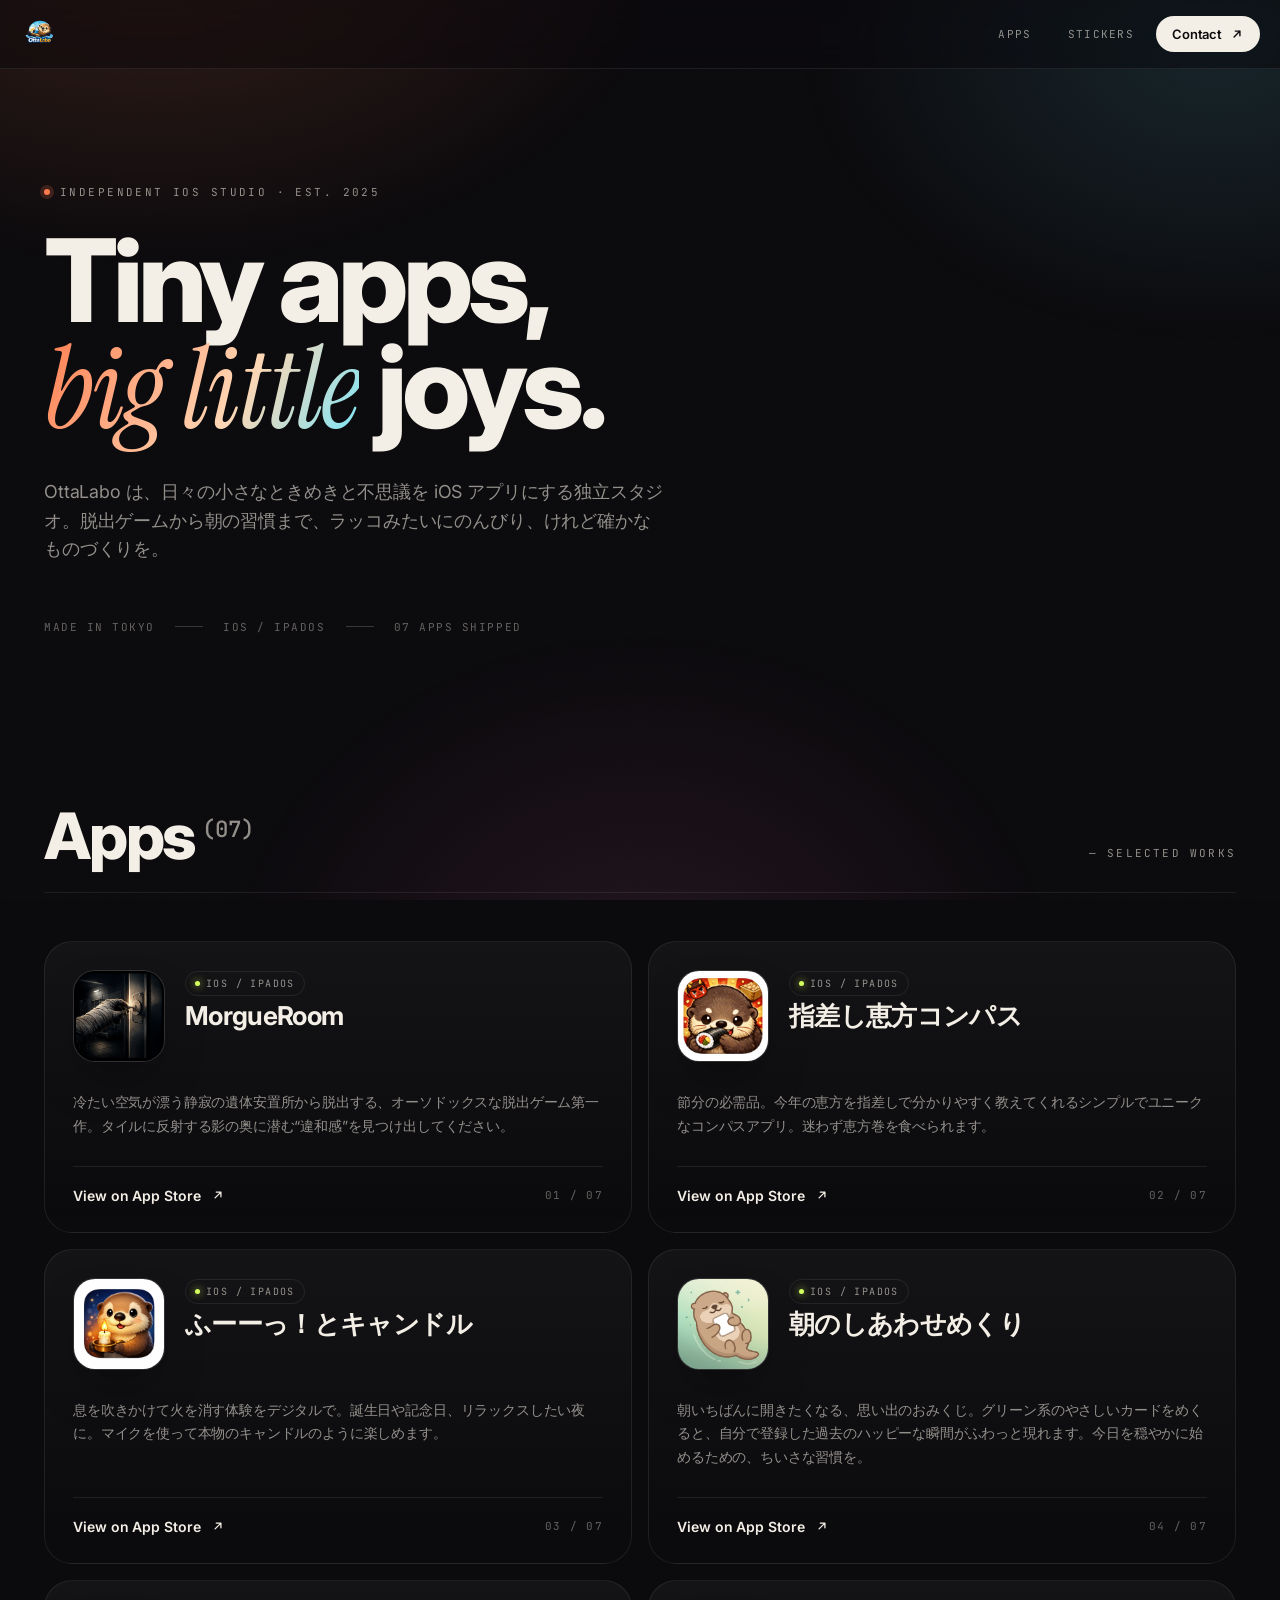
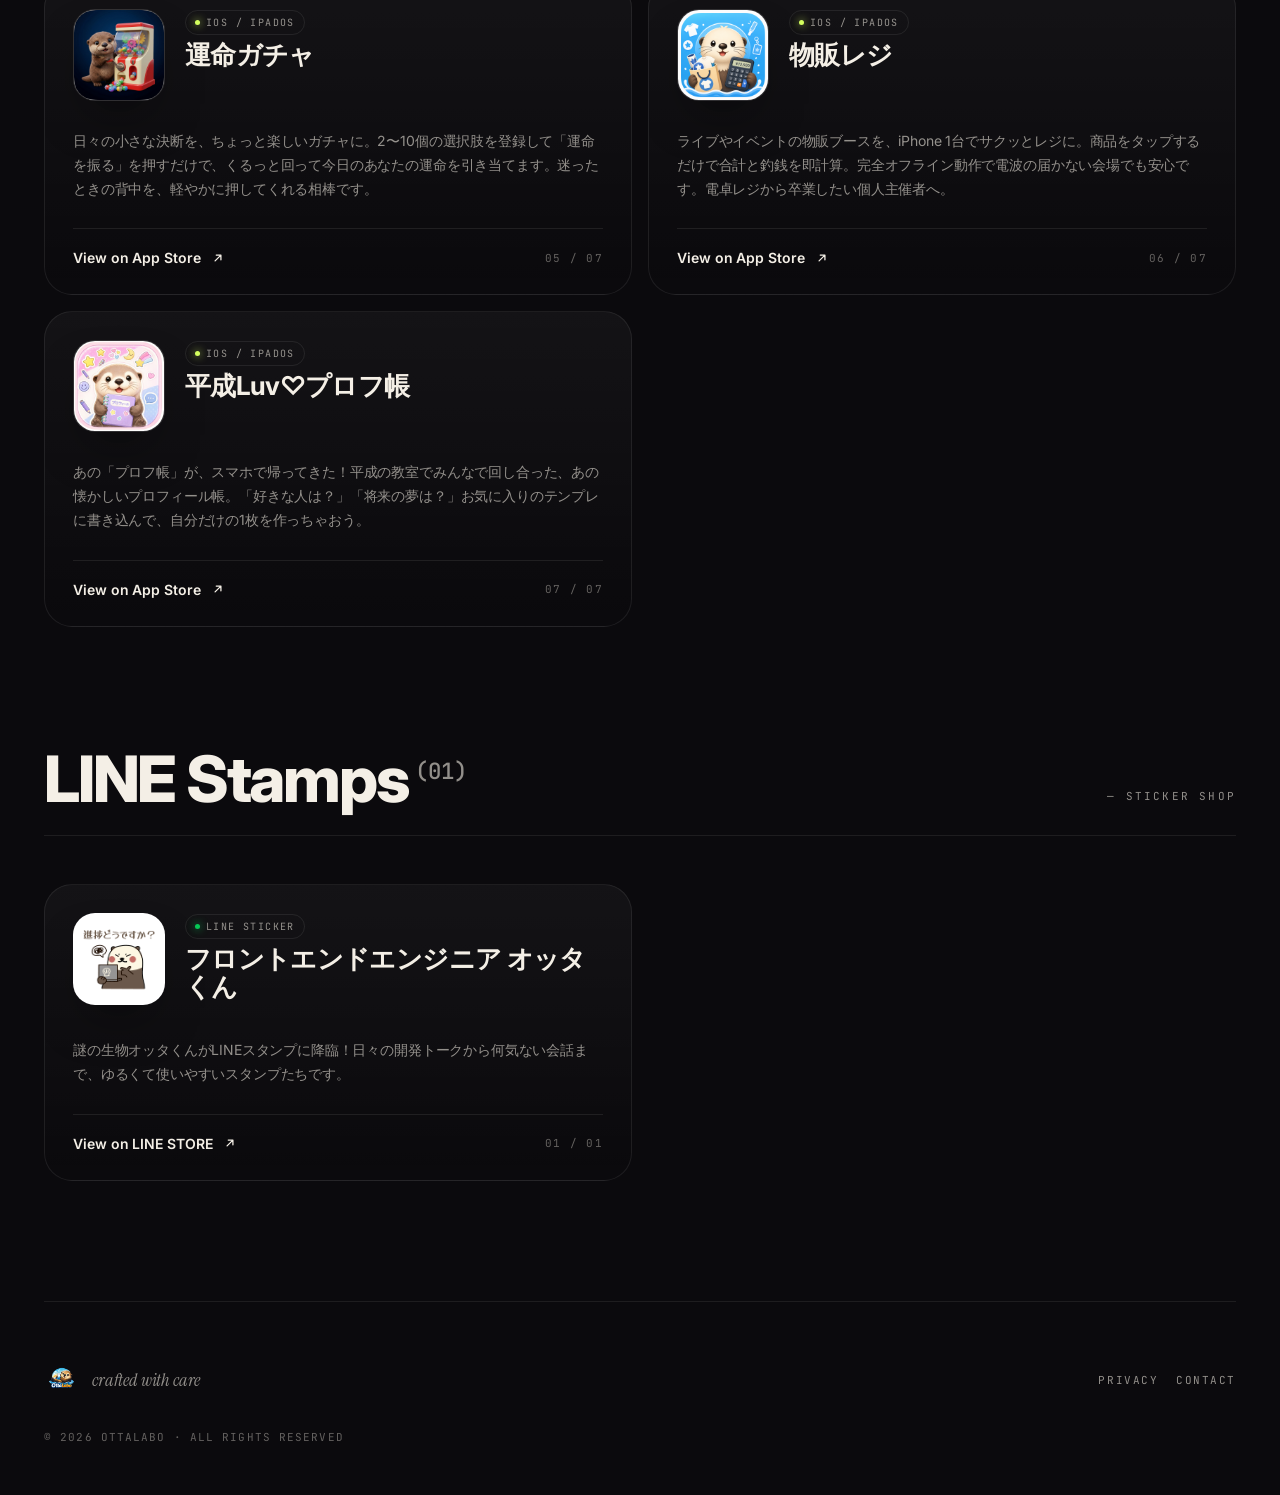
==== commit f6dc8832: "平成Luv♡プロフ帳をAppsに追加し、LINE Stampsセクションを新設 - APPS配列に平成Luv♡プロフ帳を追加 - LINE Stampsセクション（フロントエンドエンジニア オッタくん" ====
--- a/index.html
+++ b/index.html
@@ -276,6 +276,18 @@
       object-fit: cover;
       display: block;
     }
+    /* LINE sticker thumbnails: show the whole character */
+    .icon-frame.sticker{
+      background: #fff;
+    }
+    .icon-frame.sticker img{
+      object-fit: contain;
+      padding: 6px;
+    }
+    .badge.line::before{
+      background: #06c755;
+      box-shadow: 0 0 8px #06c755;
+    }
     .app-meta{ flex: 1; min-width: 0; }
     .app-name{
       margin: 6px 0 8px;
@@ -405,6 +417,7 @@
       </a>
       <div class="nav-actions">
         <a href="#apps" class="nav-link">Apps</a>
+        <a href="#stamps" class="nav-link">Stickers</a>
         <a href="https://forms.gle/XygJvgzCZDFxQbGW8" class="nav-cta">
           Contact
           <svg class="arrow" viewBox="0 0 24 24" fill="none" stroke="currentColor" stroke-width="2.4" stroke-linecap="round" stroke-linejoin="round"><path d="M7 17 17 7M9 7h8v8"/></svg>
@@ -441,6 +454,14 @@
       <div class="app-grid" id="appGrid"></div>
     </section>
 
+    <section class="section" id="stamps">
+      <div class="sec-head">
+        <h2>LINE Stamps<span class="count" id="stampCountSup"></span></h2>
+        <span class="label">— Sticker Shop</span>
+      </div>
+      <div class="app-grid" id="stampGrid"></div>
+    </section>
+
     <footer>
       <div class="foot-grid">
         <div class="foot-brand">
@@ -499,32 +520,48 @@
         desc: "ライブやイベントの物販ブースを、iPhone 1台でサクッとレジに。商品をタップするだけで合計と釣銭を即計算。完全オフライン動作で電波の届かない会場でも安心です。電卓レジから卒業したい個人主催者へ。",
         store: "https://apps.apple.com/jp/app/%E7%89%A9%E8%B2%A9%E3%83%AC%E3%82%B8/id6766565292",
         badge: "iOS / iPadOS"
+      },
+      {
+        name: "平成Luv♡プロフ帳",
+        icon: "./images/平成Luv♡プロフ帳/icon.png",
+        desc: "あの「プロフ帳」が、スマホで帰ってきた！平成の教室でみんなで回し合った、あの懐かしいプロフィール帳。「好きな人は？」「将来の夢は？」お気に入りのテンプレに書き込んで、自分だけの1枚を作っちゃおう。",
+        store: "https://apps.apple.com/jp/app/%E5%B9%B3%E6%88%90luv%E3%83%97%E3%83%AD%E3%83%95%E5%B8%B3/id6771185492",
+        badge: "iOS / iPadOS"
       }
     ];
 
-    const grid = document.getElementById('appGrid');
+    const STAMPS = [
+      {
+        name: "フロントエンドエンジニア オッタくん",
+        icon: "./images/フロントエンドエンジニア オッタくん/IMG_1250.PNG",
+        desc: "謎の生物オッタくんがLINEスタンプに降臨！日々の開発トークから何気ない会話まで、ゆるくて使いやすいスタンプたちです。",
+        store: "https://store.line.me/stickershop/product/33763298/ja?utm_source=gnsh_stickerDetail",
+        badge: "LINE Sticker"
+      }
+    ];
+
     const pad2 = (n) => String(n).padStart(2, '0');
 
-    APPS.forEach((app, i) => {
+    function renderCard(item, i, total, opts){
       const card = document.createElement('article');
       card.className = 'app-card reveal';
       card.innerHTML = `
         <div class="app-top">
-          <div class="icon-frame">
-            <img src="${encodeURI(app.icon)}" alt="${app.name} icon" loading="lazy" />
+          <div class="icon-frame${opts.sticker ? ' sticker' : ''}">
+            <img src="${encodeURI(item.icon)}" alt="${item.name} icon" loading="lazy" />
           </div>
           <div class="app-meta">
-            <span class="badge">${app.badge}</span>
-            <h3 class="app-name">${app.name}</h3>
+            <span class="badge${opts.sticker ? ' line' : ''}">${item.badge}</span>
+            <h3 class="app-name">${item.name}</h3>
           </div>
         </div>
-        <p class="desc">${app.desc}</p>
+        <p class="desc">${item.desc}</p>
         <div class="app-foot">
-          <a href="${app.store}" class="store-link" target="_blank" rel="noopener">
-            View on App Store
+          <a href="${item.store}" class="store-link" target="_blank" rel="noopener">
+            ${opts.linkLabel}
             <svg class="arrow" viewBox="0 0 24 24" fill="none" stroke="currentColor" stroke-width="2.2" stroke-linecap="round" stroke-linejoin="round"><path d="M7 17 17 7M9 7h8v8"/></svg>
           </a>
-          <span class="index-num">${pad2(i + 1)} / ${pad2(APPS.length)}</span>
+          <span class="index-num">${pad2(i + 1)} / ${pad2(total)}</span>
         </div>
       `;
 
@@ -534,13 +571,24 @@
         card.style.setProperty('--my', `${e.clientY - r.top}px`);
       });
 
-      grid.appendChild(card);
+      return card;
+    }
+
+    const appGrid = document.getElementById('appGrid');
+    APPS.forEach((app, i) => {
+      appGrid.appendChild(renderCard(app, i, APPS.length, { linkLabel: 'View on App Store' }));
+    });
+
+    const stampGrid = document.getElementById('stampGrid');
+    STAMPS.forEach((stamp, i) => {
+      stampGrid.appendChild(renderCard(stamp, i, STAMPS.length, { linkLabel: 'View on LINE STORE', sticker: true }));
     });
 
     // Counts
     const total = APPS.length;
     document.getElementById('appCount').textContent = `${pad2(total)} Apps Shipped`;
     document.getElementById('appCountSup').textContent = `(${pad2(total)})`;
+    document.getElementById('stampCountSup').textContent = `(${pad2(STAMPS.length)})`;
     document.getElementById('year').textContent = new Date().getFullYear();
 
     // Reveal on scroll
